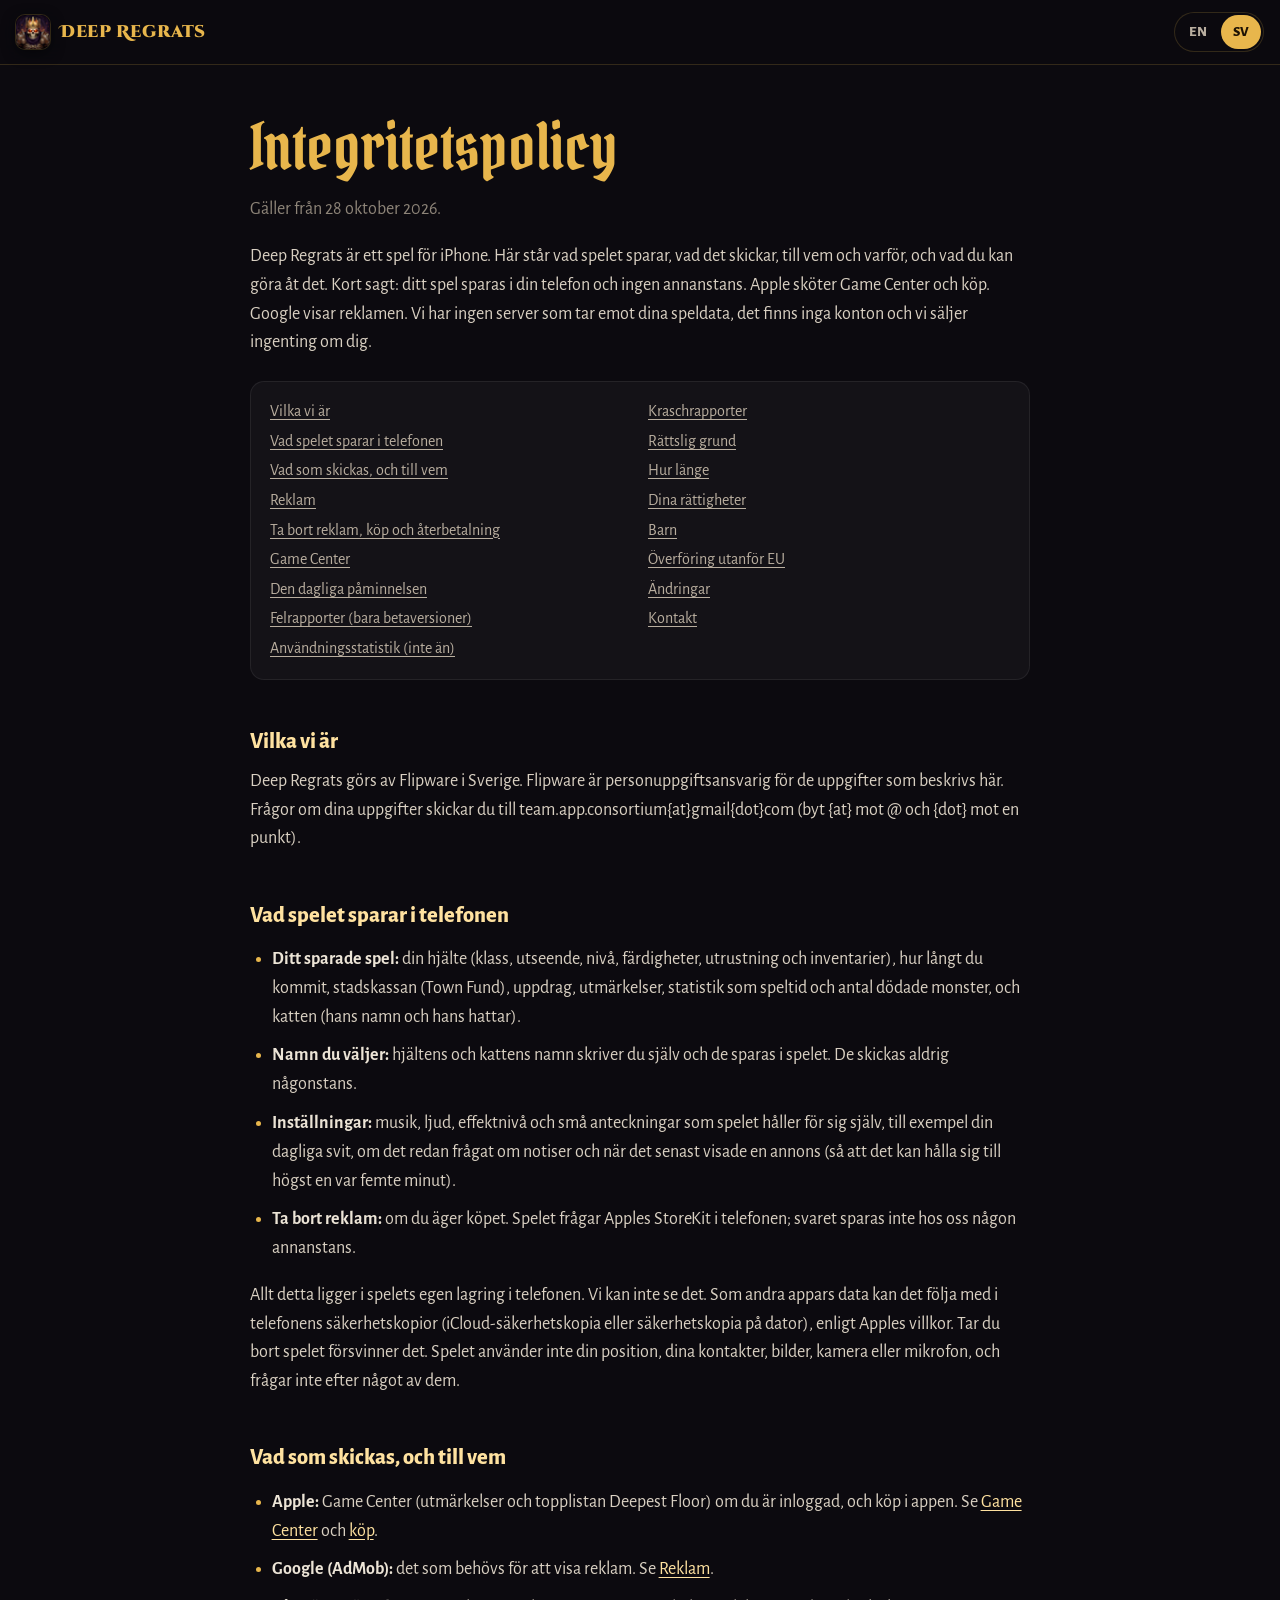
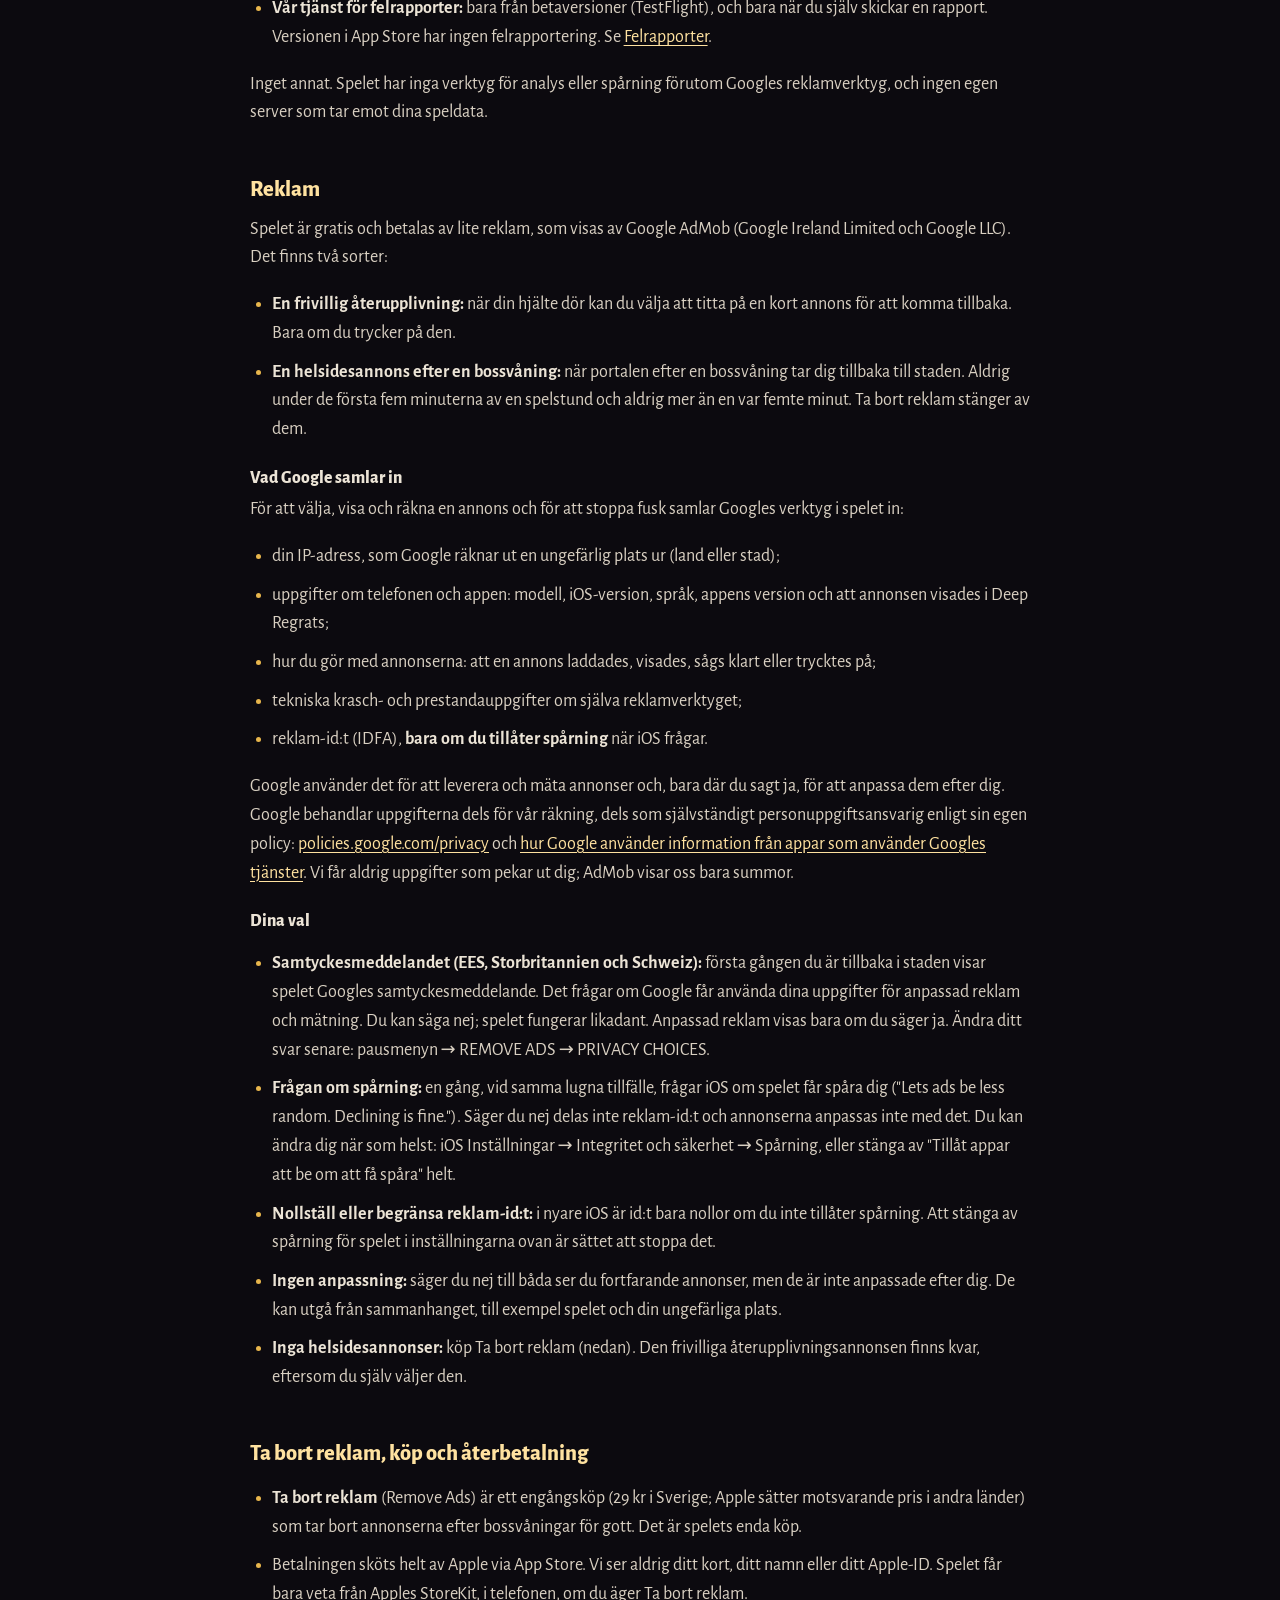
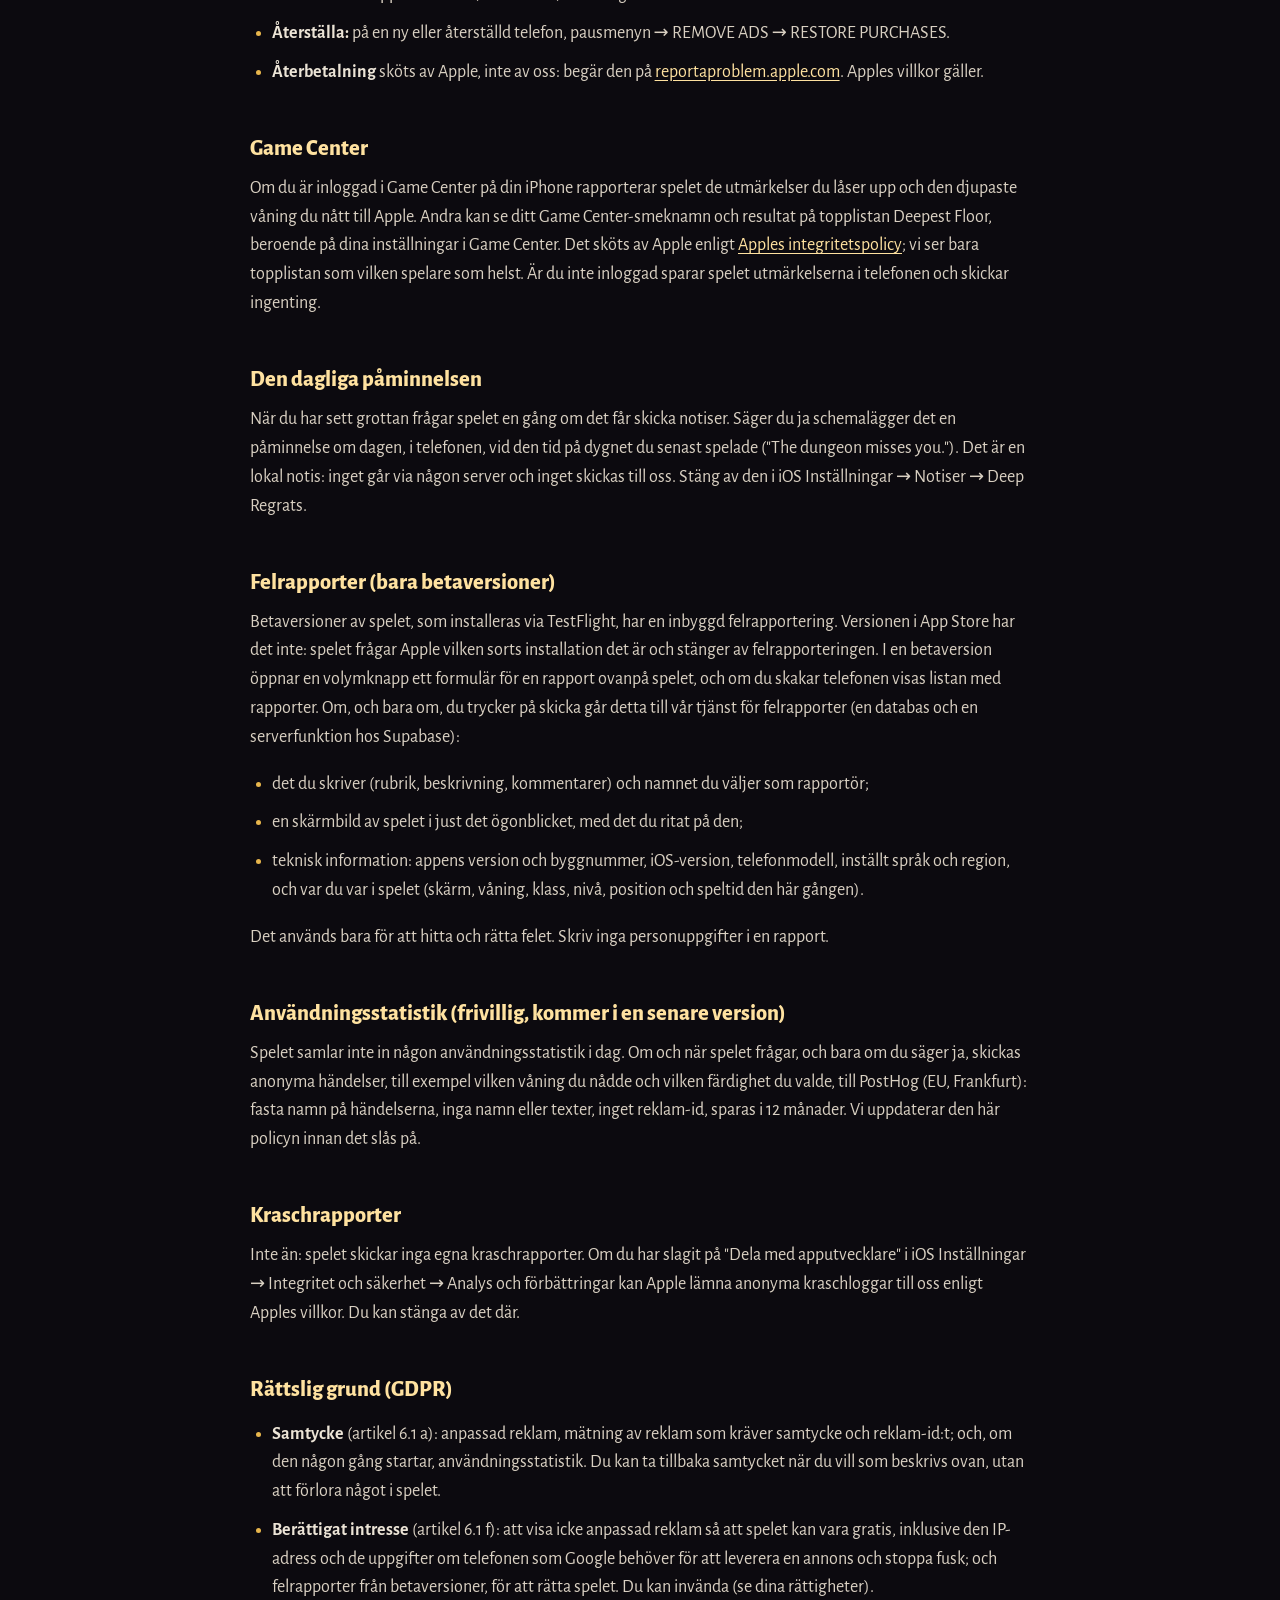
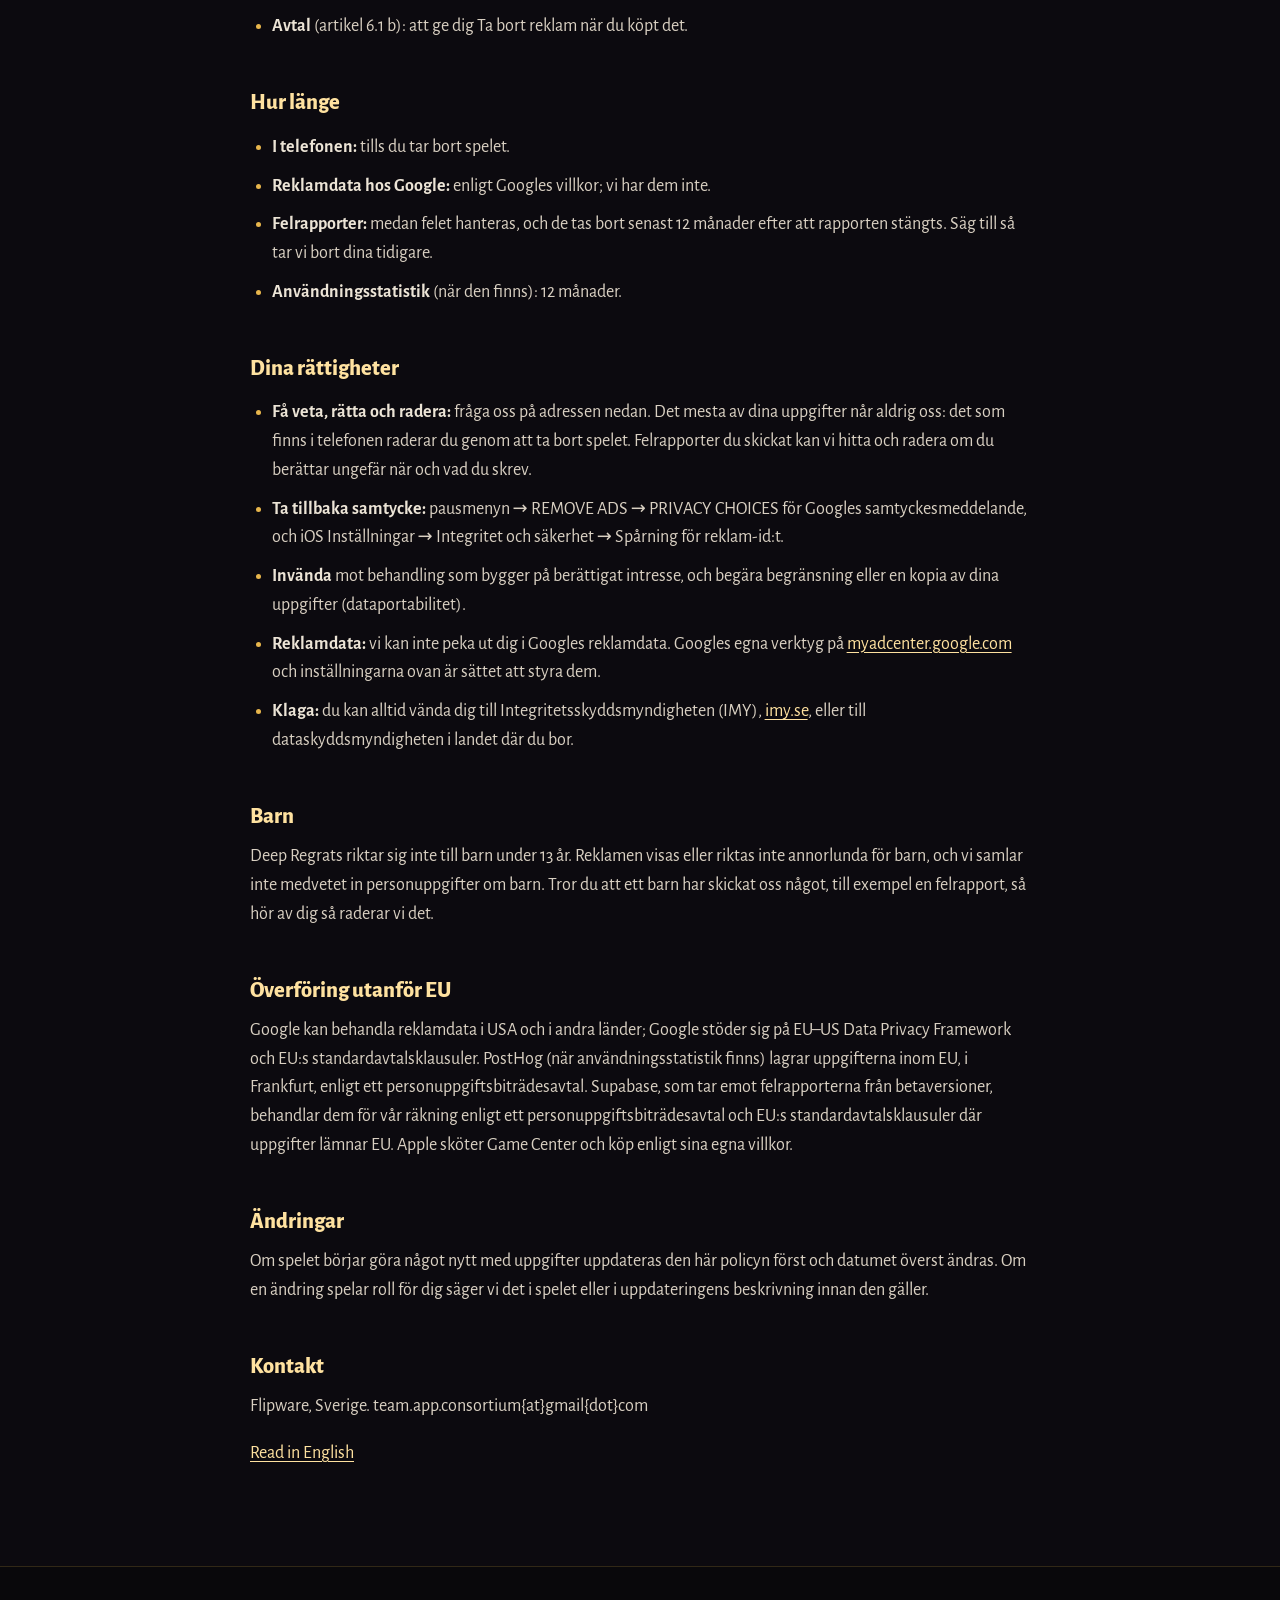
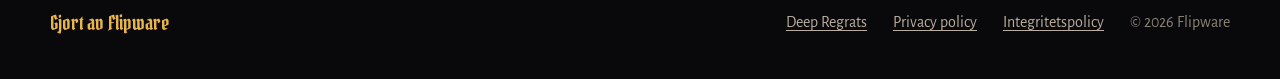
==== integritetspolicy.html @ e3faa8a6 "site: privacy policy in English and Swedish, and app-ads.txt for AdMob Co-Authored-By: Claude Sonnet" ====
<!doctype html>
<html lang="sv">
<head>
<meta charset="utf-8">
<meta name="viewport" content="width=device-width, initial-scale=1, viewport-fit=cover">
<title>Integritetspolicy – Deep Regrats</title>
<meta name="description" content="Vad Deep Regrats, spelet för iPhone från Flipware, sparar, vad det skickar och till vem: Apple, Google AdMob för reklam, och inget annat.">
<meta name="theme-color" content="#0c0a0f">
<link rel="canonical" href="https://ftronnbe.github.io/spelet-public/integritetspolicy.html">
<link rel="alternate" hreflang="sv" href="https://ftronnbe.github.io/spelet-public/integritetspolicy.html">
<link rel="alternate" hreflang="en" href="https://ftronnbe.github.io/spelet-public/privacy.html">
<link rel="icon" href="favicon.ico" sizes="any">
<link rel="apple-touch-icon" href="apple-touch-icon.png">
<link rel="stylesheet" href="assets/css/style.css">
<meta property="og:title" content="Integritetspolicy – Deep Regrats">
<meta property="og:image" content="https://ftronnbe.github.io/spelet-public/assets/img/og-image.jpg">
</head>
<body>
<a class="skip" href="#main">Hoppa till innehållet</a>
<header class="nav solid">
  <a class="brand" href="./"><img src="assets/img/favicon-32.png" srcset="assets/img/icon-192.png 2x" width="34" height="34" alt="">Deep Regrats</a>
  <nav class="lang-switch" aria-label="Språk"><a href="privacy.html" hreflang="en" lang="en">EN</a><a href="integritetspolicy.html" hreflang="sv" lang="sv" aria-current="page">SV</a></nav>
</header>
<main class="legal" id="main">
<h1>Integritetspolicy</h1>
<p class="date">Gäller från 28 oktober 2026.</p>
<p>Deep Regrats är ett spel för iPhone. Här står vad spelet sparar, vad det skickar, till vem och varför, och vad du kan göra åt det. Kort sagt: ditt spel sparas i din telefon och ingen annanstans. Apple sköter Game Center och köp. Google visar reklamen. Vi har ingen server som tar emot dina speldata, det finns inga konton och vi säljer ingenting om dig.</p>

<nav class="toc" aria-label="Innehåll">
  <a href="#vilka-vi-ar">Vilka vi är</a>
  <a href="#i-telefonen">Vad spelet sparar i telefonen</a>
  <a href="#vad-som-skickas">Vad som skickas, och till vem</a>
  <a href="#reklam">Reklam</a>
  <a href="#kop">Ta bort reklam, köp och återbetalning</a>
  <a href="#game-center">Game Center</a>
  <a href="#notiser">Den dagliga påminnelsen</a>
  <a href="#felrapporter">Felrapporter (bara betaversioner)</a>
  <a href="#anvandningsstatistik">Användningsstatistik (inte än)</a>
  <a href="#kraschrapporter">Kraschrapporter</a>
  <a href="#rattslig-grund">Rättslig grund</a>
  <a href="#hur-lange">Hur länge</a>
  <a href="#dina-rattigheter">Dina rättigheter</a>
  <a href="#barn">Barn</a>
  <a href="#overforing">Överföring utanför EU</a>
  <a href="#andringar">Ändringar</a>
  <a href="#kontakt">Kontakt</a>
</nav>

<h2 id="vilka-vi-ar">Vilka vi är</h2>
<p>Deep Regrats görs av Flipware i Sverige. Flipware är personuppgiftsansvarig för de uppgifter som beskrivs här. Frågor om dina uppgifter skickar du till team.app.consortium{at}gmail{dot}com (byt {at} mot @ och {dot} mot en punkt).</p>

<h2 id="i-telefonen">Vad spelet sparar i telefonen</h2>
<ul>
<li><strong>Ditt sparade spel:</strong> din hjälte (klass, utseende, nivå, färdigheter, utrustning och inventarier), hur långt du kommit, stadskassan (Town Fund), uppdrag, utmärkelser, statistik som speltid och antal dödade monster, och katten (hans namn och hans hattar).</li>
<li><strong>Namn du väljer:</strong> hjältens och kattens namn skriver du själv och de sparas i spelet. De skickas aldrig någonstans.</li>
<li><strong>Inställningar:</strong> musik, ljud, effektnivå och små anteckningar som spelet håller för sig själv, till exempel din dagliga svit, om det redan frågat om notiser och när det senast visade en annons (så att det kan hålla sig till högst en var femte minut).</li>
<li><strong>Ta bort reklam:</strong> om du äger köpet. Spelet frågar Apples StoreKit i telefonen; svaret sparas inte hos oss någon annanstans.</li>
</ul>
<p>Allt detta ligger i spelets egen lagring i telefonen. Vi kan inte se det. Som andra appars data kan det följa med i telefonens säkerhetskopior (iCloud-säkerhetskopia eller säkerhetskopia på dator), enligt Apples villkor. Tar du bort spelet försvinner det. Spelet använder inte din position, dina kontakter, bilder, kamera eller mikrofon, och frågar inte efter något av dem.</p>

<h2 id="vad-som-skickas">Vad som skickas, och till vem</h2>
<ul>
<li><strong>Apple:</strong> Game Center (utmärkelser och topplistan Deepest Floor) om du är inloggad, och köp i appen. Se <a href="#game-center">Game Center</a> och <a href="#kop">köp</a>.</li>
<li><strong>Google (AdMob):</strong> det som behövs för att visa reklam. Se <a href="#reklam">Reklam</a>.</li>
<li><strong>Vår tjänst för felrapporter:</strong> bara från betaversioner (TestFlight), och bara när du själv skickar en rapport. Versionen i App Store har ingen felrapportering. Se <a href="#felrapporter">Felrapporter</a>.</li>
</ul>
<p>Inget annat. Spelet har inga verktyg för analys eller spårning förutom Googles reklamverktyg, och ingen egen server som tar emot dina speldata.</p>

<h2 id="reklam">Reklam</h2>
<p>Spelet är gratis och betalas av lite reklam, som visas av Google AdMob (Google Ireland Limited och Google LLC). Det finns två sorter:</p>
<ul>
<li><strong>En frivillig återupplivning:</strong> när din hjälte dör kan du välja att titta på en kort annons för att komma tillbaka. Bara om du trycker på den.</li>
<li><strong>En helsidesannons efter en bossvåning:</strong> när portalen efter en bossvåning tar dig tillbaka till staden. Aldrig under de första fem minuterna av en spelstund och aldrig mer än en var femte minut. Ta bort reklam stänger av dem.</li>
</ul>
<h3>Vad Google samlar in</h3>
<p>För att välja, visa och räkna en annons och för att stoppa fusk samlar Googles verktyg i spelet in:</p>
<ul>
<li>din IP-adress, som Google räknar ut en ungefärlig plats ur (land eller stad);</li>
<li>uppgifter om telefonen och appen: modell, iOS-version, språk, appens version och att annonsen visades i Deep Regrats;</li>
<li>hur du gör med annonserna: att en annons laddades, visades, sågs klart eller trycktes på;</li>
<li>tekniska krasch- och prestandauppgifter om själva reklamverktyget;</li>
<li>reklam-id:t (IDFA), <strong>bara om du tillåter spårning</strong> när iOS frågar.</li>
</ul>
<p>Google använder det för att leverera och mäta annonser och, bara där du sagt ja, för att anpassa dem efter dig. Google behandlar uppgifterna dels för vår räkning, dels som självständigt personuppgiftsansvarig enligt sin egen policy: <a href="https://policies.google.com/privacy?hl=sv" rel="noopener">policies.google.com/privacy</a> och <a href="https://policies.google.com/technologies/partner-sites?hl=sv" rel="noopener">hur Google använder information från appar som använder Googles tjänster</a>. Vi får aldrig uppgifter som pekar ut dig; AdMob visar oss bara summor.</p>
<h3>Dina val</h3>
<ul>
<li><strong>Samtyckesmeddelandet (EES, Storbritannien och Schweiz):</strong> första gången du är tillbaka i staden visar spelet Googles samtyckesmeddelande. Det frågar om Google får använda dina uppgifter för anpassad reklam och mätning. Du kan säga nej; spelet fungerar likadant. Anpassad reklam visas bara om du säger ja. Ändra ditt svar senare: pausmenyn → REMOVE ADS → PRIVACY CHOICES.</li>
<li><strong>Frågan om spårning:</strong> en gång, vid samma lugna tillfälle, frågar iOS om spelet får spåra dig ("Lets ads be less random. Declining is fine."). Säger du nej delas inte reklam-id:t och annonserna anpassas inte med det. Du kan ändra dig när som helst: iOS Inställningar → Integritet och säkerhet → Spårning, eller stänga av "Tillåt appar att be om att få spåra" helt.</li>
<li><strong>Nollställ eller begränsa reklam-id:t:</strong> i nyare iOS är id:t bara nollor om du inte tillåter spårning. Att stänga av spårning för spelet i inställningarna ovan är sättet att stoppa det.</li>
<li><strong>Ingen anpassning:</strong> säger du nej till båda ser du fortfarande annonser, men de är inte anpassade efter dig. De kan utgå från sammanhanget, till exempel spelet och din ungefärliga plats.</li>
<li><strong>Inga helsidesannonser:</strong> köp Ta bort reklam (nedan). Den frivilliga återupplivningsannonsen finns kvar, eftersom du själv väljer den.</li>
</ul>

<h2 id="kop">Ta bort reklam, köp och återbetalning</h2>
<ul>
<li><strong>Ta bort reklam</strong> (Remove Ads) är ett engångsköp (29 kr i Sverige; Apple sätter motsvarande pris i andra länder) som tar bort annonserna efter bossvåningar för gott. Det är spelets enda köp.</li>
<li>Betalningen sköts helt av Apple via App Store. Vi ser aldrig ditt kort, ditt namn eller ditt Apple-ID. Spelet får bara veta från Apples StoreKit, i telefonen, om du äger Ta bort reklam.</li>
<li><strong>Återställa:</strong> på en ny eller återställd telefon, pausmenyn → REMOVE ADS → RESTORE PURCHASES.</li>
<li><strong>Återbetalning</strong> sköts av Apple, inte av oss: begär den på <a href="https://reportaproblem.apple.com" rel="noopener">reportaproblem.apple.com</a>. Apples villkor gäller.</li>
</ul>

<h2 id="game-center">Game Center</h2>
<p>Om du är inloggad i Game Center på din iPhone rapporterar spelet de utmärkelser du låser upp och den djupaste våning du nått till Apple. Andra kan se ditt Game Center-smeknamn och resultat på topplistan Deepest Floor, beroende på dina inställningar i Game Center. Det sköts av Apple enligt <a href="https://www.apple.com/se/legal/privacy/" rel="noopener">Apples integritetspolicy</a>; vi ser bara topplistan som vilken spelare som helst. Är du inte inloggad sparar spelet utmärkelserna i telefonen och skickar ingenting.</p>

<h2 id="notiser">Den dagliga påminnelsen</h2>
<p>När du har sett grottan frågar spelet en gång om det får skicka notiser. Säger du ja schemalägger det en påminnelse om dagen, i telefonen, vid den tid på dygnet du senast spelade ("The dungeon misses you."). Det är en lokal notis: inget går via någon server och inget skickas till oss. Stäng av den i iOS Inställningar → Notiser → Deep Regrats.</p>

<h2 id="felrapporter">Felrapporter (bara betaversioner)</h2>
<p>Betaversioner av spelet, som installeras via TestFlight, har en inbyggd felrapportering. Versionen i App Store har det inte: spelet frågar Apple vilken sorts installation det är och stänger av felrapporteringen. I en betaversion öppnar en volymknapp ett formulär för en rapport ovanpå spelet, och om du skakar telefonen visas listan med rapporter. Om, och bara om, du trycker på skicka går detta till vår tjänst för felrapporter (en databas och en serverfunktion hos Supabase):</p>
<ul>
<li>det du skriver (rubrik, beskrivning, kommentarer) och namnet du väljer som rapportör;</li>
<li>en skärmbild av spelet i just det ögonblicket, med det du ritat på den;</li>
<li>teknisk information: appens version och byggnummer, iOS-version, telefonmodell, inställt språk och region, och var du var i spelet (skärm, våning, klass, nivå, position och speltid den här gången).</li>
</ul>
<p>Det används bara för att hitta och rätta felet. Skriv inga personuppgifter i en rapport.</p>

<h2 id="anvandningsstatistik">Användningsstatistik (frivillig, kommer i en senare version)</h2>
<p>Spelet samlar inte in någon användningsstatistik i dag. Om och när spelet frågar, och bara om du säger ja, skickas anonyma händelser, till exempel vilken våning du nådde och vilken färdighet du valde, till PostHog (EU, Frankfurt): fasta namn på händelserna, inga namn eller texter, inget reklam-id, sparas i 12 månader. Vi uppdaterar den här policyn innan det slås på.</p>

<h2 id="kraschrapporter">Kraschrapporter</h2>
<p>Inte än: spelet skickar inga egna kraschrapporter. Om du har slagit på "Dela med apputvecklare" i iOS Inställningar → Integritet och säkerhet → Analys och förbättringar kan Apple lämna anonyma kraschloggar till oss enligt Apples villkor. Du kan stänga av det där.</p>

<h2 id="rattslig-grund">Rättslig grund (GDPR)</h2>
<ul>
<li><strong>Samtycke</strong> (artikel 6.1 a): anpassad reklam, mätning av reklam som kräver samtycke och reklam-id:t; och, om den någon gång startar, användningsstatistik. Du kan ta tillbaka samtycket när du vill som beskrivs ovan, utan att förlora något i spelet.</li>
<li><strong>Berättigat intresse</strong> (artikel 6.1 f): att visa icke anpassad reklam så att spelet kan vara gratis, inklusive den IP-adress och de uppgifter om telefonen som Google behöver för att leverera en annons och stoppa fusk; och felrapporter från betaversioner, för att rätta spelet. Du kan invända (se dina rättigheter).</li>
<li><strong>Avtal</strong> (artikel 6.1 b): att ge dig Ta bort reklam när du köpt det.</li>
</ul>

<h2 id="hur-lange">Hur länge</h2>
<ul>
<li><strong>I telefonen:</strong> tills du tar bort spelet.</li>
<li><strong>Reklamdata hos Google:</strong> enligt Googles villkor; vi har dem inte.</li>
<li><strong>Felrapporter:</strong> medan felet hanteras, och de tas bort senast 12 månader efter att rapporten stängts. Säg till så tar vi bort dina tidigare.</li>
<li><strong>Användningsstatistik</strong> (när den finns): 12 månader.</li>
</ul>

<h2 id="dina-rattigheter">Dina rättigheter</h2>
<ul>
<li><strong>Få veta, rätta och radera:</strong> fråga oss på adressen nedan. Det mesta av dina uppgifter når aldrig oss: det som finns i telefonen raderar du genom att ta bort spelet. Felrapporter du skickat kan vi hitta och radera om du berättar ungefär när och vad du skrev.</li>
<li><strong>Ta tillbaka samtycke:</strong> pausmenyn → REMOVE ADS → PRIVACY CHOICES för Googles samtyckesmeddelande, och iOS Inställningar → Integritet och säkerhet → Spårning för reklam-id:t.</li>
<li><strong>Invända</strong> mot behandling som bygger på berättigat intresse, och begära begränsning eller en kopia av dina uppgifter (dataportabilitet).</li>
<li><strong>Reklamdata:</strong> vi kan inte peka ut dig i Googles reklamdata. Googles egna verktyg på <a href="https://myadcenter.google.com" rel="noopener">myadcenter.google.com</a> och inställningarna ovan är sättet att styra dem.</li>
<li><strong>Klaga:</strong> du kan alltid vända dig till Integritetsskyddsmyndigheten (IMY), <a href="https://www.imy.se" rel="noopener">imy.se</a>, eller till dataskyddsmyndigheten i landet där du bor.</li>
</ul>

<h2 id="barn">Barn</h2>
<p>Deep Regrats riktar sig inte till barn under 13 år. Reklamen visas eller riktas inte annorlunda för barn, och vi samlar inte medvetet in personuppgifter om barn. Tror du att ett barn har skickat oss något, till exempel en felrapport, så hör av dig så raderar vi det.</p>

<h2 id="overforing">Överföring utanför EU</h2>
<p>Google kan behandla reklamdata i USA och i andra länder; Google stöder sig på EU–US Data Privacy Framework och EU:s standardavtalsklausuler. PostHog (när användningsstatistik finns) lagrar uppgifterna inom EU, i Frankfurt, enligt ett personuppgiftsbiträdesavtal. Supabase, som tar emot felrapporterna från betaversioner, behandlar dem för vår räkning enligt ett personuppgiftsbiträdesavtal och EU:s standardavtalsklausuler där uppgifter lämnar EU. Apple sköter Game Center och köp enligt sina egna villkor.</p>

<h2 id="andringar">Ändringar</h2>
<p>Om spelet börjar göra något nytt med uppgifter uppdateras den här policyn först och datumet överst ändras. Om en ändring spelar roll för dig säger vi det i spelet eller i uppdateringens beskrivning innan den gäller.</p>

<h2 id="kontakt">Kontakt</h2>
<p>Flipware, Sverige. team.app.consortium{at}gmail{dot}com</p>
<p><a href="privacy.html" hreflang="en" lang="en">Read in English</a></p>
</main>
<footer><div class="wrap inner"><span class="made">Gjort av Flipware</span><span class="spacer"></span><a href="./">Deep Regrats</a><a href="privacy.html" hreflang="en" lang="en">Privacy policy</a><a href="integritetspolicy.html">Integritetspolicy</a><span>© 2026 Flipware</span></div></footer>
</body>
</html>
---- assets/css/style.css ----
/* Deep Regrats: the website. Plain CSS, no build step. Fonts are self-hosted (assets/fonts, SIL OFL). */

@font-face { font-family: "Cinzel Decorative"; src: url("../fonts/cinzel-decorative-latin-900-normal.woff2") format("woff2"); font-weight: 900; font-display: swap; }
@font-face { font-family: "Cinzel Decorative"; src: url("../fonts/cinzel-decorative-latin-700-normal.woff2") format("woff2"); font-weight: 700; font-display: swap; }
@font-face { font-family: "Pirata One"; src: url("../fonts/pirata-one-latin-400-normal.woff2") format("woff2"); font-weight: 400; font-display: swap; }
@font-face { font-family: "Alegreya Sans"; src: url("../fonts/alegreya-sans-latin-400-normal.woff2") format("woff2"); font-weight: 400; font-display: swap; }
@font-face { font-family: "Alegreya Sans"; src: url("../fonts/alegreya-sans-latin-400-italic.woff2") format("woff2"); font-weight: 400; font-style: italic; font-display: swap; }
@font-face { font-family: "Alegreya Sans"; src: url("../fonts/alegreya-sans-latin-700-normal.woff2") format("woff2"); font-weight: 700; font-display: swap; }
@font-face { font-family: "Alegreya Sans"; src: url("../fonts/alegreya-sans-latin-800-normal.woff2") format("woff2"); font-weight: 800; font-display: swap; }

:root {
  --bg: #0c0a0f;
  --bg-2: #141117;
  --stone: #1c1921;
  --stone-2: #26222c;
  --stone-3: #332e3a;
  --line: rgba(232, 182, 76, 0.18);
  --line-soft: rgba(255, 255, 255, 0.07);
  --text: #ece4d6;
  --muted: #b9ae9f;
  --dim: #8d8478;
  --gold: #e8b64c;
  --gold-hi: #ffe2a0;
  --gold-lo: #a8741f;
  --torch: #ff8a2b;
  --ember: #ff5a1f;
  --purple: #9b6dff;
  --purple-lo: #3b2366;
  --radius: 14px;
  --nav-h: 64px;
  --display: "Cinzel Decorative", "Trajan Pro", Georgia, serif;
  --head: "Pirata One", "Cinzel Decorative", Georgia, serif;
  --body: "Alegreya Sans", "Gill Sans", "Segoe UI", system-ui, sans-serif;
  color-scheme: dark;
}

*, *::before, *::after { box-sizing: border-box; }
html { scroll-behavior: smooth; scroll-padding-top: calc(var(--nav-h) + 12px); -webkit-text-size-adjust: 100%; }
body {
  margin: 0; background: var(--bg); color: var(--text);
  font: 400 1.125rem/1.6 var(--body);
  overflow-x: hidden;
}
img { max-width: 100%; height: auto; display: block; }
a { color: var(--gold-hi); text-underline-offset: 3px; }
a:hover { color: #fff; }
:focus-visible { outline: 3px solid var(--gold-hi); outline-offset: 3px; border-radius: 6px; }
h1, h2, h3 { line-height: 1.1; margin: 0 0 .5em; font-weight: 400; }
h2 { font-family: var(--head); font-size: clamp(2.3rem, 5.5vw, 4rem); color: var(--gold); letter-spacing: .01em; }
h3 { font-family: var(--head); font-size: 1.7rem; color: var(--text); }
p { margin: 0 0 1em; }
[hidden] { display: none !important; }
.visually-hidden { position: absolute !important; width: 1px; height: 1px; overflow: hidden; clip: rect(0 0 0 0); white-space: nowrap; }

.skip { position: absolute; left: 12px; top: -60px; z-index: 100; background: var(--gold); color: #1a1206; padding: 10px 16px; border-radius: 10px; font-weight: 800; text-decoration: none; }
.skip:focus { top: 12px; }

/* ---------- Nav ---------- */
.nav {
  position: fixed; inset: 0 0 auto 0; height: var(--nav-h); z-index: 50;
  display: flex; align-items: center; gap: 20px; padding: 0 max(16px, env(safe-area-inset-left)) 0 max(16px, env(safe-area-inset-left));
  transition: background .35s, box-shadow .35s, backdrop-filter .35s;
}
.nav.scrolled, .nav.solid { background: rgba(12, 10, 15, .82); backdrop-filter: blur(12px) saturate(1.2); -webkit-backdrop-filter: blur(12px) saturate(1.2); box-shadow: 0 1px 0 var(--line); }
.brand { display: flex; align-items: center; gap: 10px; text-decoration: none; color: var(--gold); font-family: var(--display); font-weight: 900; font-size: 1.05rem; letter-spacing: .04em; white-space: nowrap; }
.brand img { width: 34px; height: 34px; border-radius: 9px; box-shadow: 0 0 0 1px var(--line), 0 4px 14px rgba(0,0,0,.5); }
.nav .links { display: flex; gap: 4px; margin-left: auto; }
.nav .links a { color: var(--muted); text-decoration: none; font-weight: 700; font-size: 1rem; padding: 8px 12px; border-radius: 999px; transition: color .2s, background .2s; }
.nav .links a:hover, .nav .links a[aria-current] { color: var(--text); background: rgba(255,255,255,.06); }
.nav .menu-btn { display: none; margin-left: auto; background: none; border: 1px solid var(--line); color: var(--text); border-radius: 999px; padding: 8px 14px; font: 700 1rem var(--body); cursor: pointer; }
@media (max-width: 400px) { .brand { font-size: .9rem; gap: 8px; } .brand img { width: 30px; height: 30px; } }
@media (max-width: 860px) {
  .nav .menu-btn { display: inline-block; }
  .nav .links { position: absolute; top: var(--nav-h); right: 12px; left: 12px; flex-direction: column; gap: 2px; padding: 10px; border-radius: var(--radius);
    background: rgba(20, 17, 23, .97); box-shadow: 0 0 0 1px var(--line), 0 20px 50px rgba(0,0,0,.6); display: none; }
  .nav.open .links { display: flex; }
  .nav .links a { padding: 12px 14px; font-size: 1.1rem; }
}

/* ---------- Hero ---------- */
.hero { position: relative; min-height: max(640px, 100svh); overflow: hidden; isolation: isolate; display: grid; background: #0b090d; }
.scene { position: absolute; inset: 0; z-index: -1; }
.scene .layer { position: absolute; inset: -4%; width: 108%; height: 108%; will-change: transform;
  transform: translate3d(calc(var(--px, 0) * var(--d) * -1px), calc(var(--py, 0) * var(--d) * -1px + var(--sy, 0) * var(--d) * .06px), 0); }
.scene svg { width: 100%; height: 100%; display: block; overflow: visible; }
/* The arch keeps a sensible size on tall, narrow screens: its box is at most 160vw tall, standing on the floor. */
.scene .layer.arch { top: auto; bottom: -4%; height: min(108%, 160vw); }
.scene .glow { position: absolute; border-radius: 50%; pointer-events: none; mix-blend-mode: screen; }
.scene .stair-glow { left: 50%; top: 58%; width: 46vmax; height: 46vmax; translate: -50% -50%;
  background: radial-gradient(closest-side, rgba(255, 190, 110, .55), rgba(255, 120, 40, .18) 45%, transparent 72%); animation: breathe 6s ease-in-out infinite; }
.scene .torch { width: 34vmax; height: 34vmax; translate: -50% -50%; top: var(--ty); left: var(--tx);
  background: radial-gradient(closest-side, rgba(255, 150, 50, .5), rgba(255, 90, 20, .16) 50%, transparent 75%); animation: flicker 2.3s infinite steps(1, end); }
.scene .torch.r { animation-duration: 2.9s; animation-delay: -1.1s; }
.scene .fog { position: absolute; inset: auto -20% -6% -20%; height: 38%; background:
  radial-gradient(40% 60% at 30% 70%, rgba(150, 120, 190, .16), transparent 70%),
  radial-gradient(35% 50% at 70% 80%, rgba(120, 100, 160, .14), transparent 70%); filter: blur(10px); animation: drift 22s ease-in-out infinite alternate; }
.scene .vignette { position: absolute; inset: 0; background:
  radial-gradient(120% 90% at 50% 55%, transparent 45%, rgba(5, 4, 7, .85) 100%),
  linear-gradient(to bottom, rgba(8, 6, 10, .65), transparent 22%, transparent 70%, var(--bg) 100%); }
#embers { position: absolute; inset: 0; width: 100%; height: 100%; pointer-events: none; z-index: 0; }

@keyframes breathe { 0%, 100% { opacity: .85; scale: 1; } 50% { opacity: 1; scale: 1.06; } }
@keyframes flicker { 0% { opacity: .9; } 8% { opacity: .7; } 15% { opacity: 1; } 31% { opacity: .78; } 44% { opacity: .95; } 52% { opacity: .68; } 63% { opacity: 1; } 79% { opacity: .82; } 88% { opacity: .97; } }
@keyframes drift { from { transform: translateX(-4%); } to { transform: translateX(4%); } }

.hero-inner { position: relative; z-index: 1; align-self: stretch; display: flex; flex-direction: column; align-items: center; text-align: center;
  padding: calc(var(--nav-h) + clamp(18px, 5vh, 56px)) 16px clamp(28px, 5vh, 56px); }
.eyebrow { font-weight: 800; letter-spacing: .32em; text-transform: uppercase; font-size: .8rem; color: var(--muted); margin: 0 0 14px; }
.title {
  position: relative; margin: 0; font-family: var(--display); font-weight: 900; line-height: .95; letter-spacing: .02em;
  font-size: clamp(2.7rem, 8vw, 7rem);
  background: linear-gradient(180deg, #fff3cf 0%, var(--gold-hi) 22%, var(--gold) 52%, var(--gold-lo) 78%, #f3c766 100%);
  -webkit-background-clip: text; background-clip: text; color: transparent;
  filter: drop-shadow(0 3px 0 #3b2608) drop-shadow(0 10px 28px rgba(0,0,0,.75)) drop-shadow(0 0 40px rgba(255, 150, 50, .25));
}

.title::after {
  content: attr(data-text); position: absolute; inset: 0; white-space: pre-line; pointer-events: none;
  background: linear-gradient(105deg, transparent 38%, rgba(255, 255, 255, .95) 48%, rgba(255, 248, 220, .9) 52%, transparent 62%) no-repeat;
  background-size: 250% 100%; background-position: 160% 0; -webkit-background-clip: text; background-clip: text; color: transparent;
  animation: glint 1.6s cubic-bezier(.3, .1, .2, 1) 1.1s 1 both;
}
@keyframes glint { from { background-position: 160% 0; } to { background-position: -60% 0; } }

.tagline { line-height: 1.15; margin: clamp(14px, 3vh, 26px) 0 0; font-family: var(--head); font-size: clamp(1.6rem, 4.2vw, 2.6rem); color: var(--text); text-shadow: 0 2px 12px #000; }
.tagline .t1, .tagline .t2 { display: block; opacity: 0; animation: rise .9s ease-out forwards; }
.tagline .t1 { animation-delay: .5s; }
.tagline .t2 { animation-delay: 2.3s; color: var(--gold-hi); font-size: .8em; }
@keyframes rise { from { opacity: 0; transform: translateY(14px); filter: blur(4px); } to { opacity: 1; transform: none; filter: none; } }

.hero-spacer { flex: 1; min-height: clamp(150px, 30vh, 380px); }
.badges { display: flex; flex-wrap: wrap; gap: 12px; justify-content: center; opacity: 0; animation: rise .8s ease-out 1.2s forwards; }
.badge {
  display: inline-flex; align-items: center; gap: 12px; min-height: 58px; padding: 9px 20px 9px 14px; border-radius: 14px; text-decoration: none; text-align: left;
  color: var(--text); background: rgba(14, 12, 17, .82); box-shadow: 0 0 0 1px rgba(255,255,255,.18), 0 10px 30px rgba(0,0,0,.5); backdrop-filter: blur(6px); -webkit-backdrop-filter: blur(6px);
  transition: transform .2s, box-shadow .2s;
}
.badge svg { flex: none; }
.badge small { display: block; font-size: .78rem; line-height: 1.2; color: var(--muted); font-weight: 700; letter-spacing: .04em; text-transform: uppercase; }
.badge b { display: block; font-size: 1.2rem; line-height: 1.15; font-weight: 800; }
a.badge:hover { transform: translateY(-2px); box-shadow: 0 0 0 1px var(--gold), 0 14px 34px rgba(0,0,0,.6); color: var(--text); }
.badge[aria-disabled="true"] { cursor: default; }
.badge.primary { background: linear-gradient(180deg, #f6cf72, #d99a2b); color: #1d1204; box-shadow: 0 0 0 1px #ffe6a8, 0 10px 30px rgba(255, 140, 40, .3); }
.badge.primary small { color: #4a300a; }
.hero-note { margin: 14px 0 0; font-size: .95rem; color: var(--muted); opacity: 0; animation: rise .8s ease-out 1.6s forwards; }
.scroll-cue { margin-top: 18px; color: var(--muted); text-decoration: none; font-size: .9rem; letter-spacing: .2em; text-transform: uppercase; opacity: 0; animation: rise .8s ease-out 2.6s forwards; }
.scroll-cue::after { content: ""; display: block; width: 1px; height: 34px; margin: 8px auto 0; background: linear-gradient(var(--gold), transparent); animation: cue 2s ease-in-out infinite; }
@keyframes cue { 0%, 100% { transform: scaleY(.4); transform-origin: top; } 50% { transform: scaleY(1); transform-origin: top; } }

@media (max-width: 700px) {
  .hero-note, .scroll-cue { display: none; }
  .scene .layer.arch { bottom: 92px; }
  .badge { min-width: 250px; }
}

/* Kevin crossing the hero */
.crosser { position: absolute; bottom: 7%; left: 0; width: 64px; aspect-ratio: 74 / 72; z-index: 1; pointer-events: none;
  animation: cross 26s linear 4s infinite; transform: translateX(-120px); }
.crosser .sprite { width: 100%; height: 100%; }
@keyframes cross { 0% { transform: translateX(-120px); } 40%, 100% { transform: translateX(calc(100vw + 40px)); } }

/* ---------- Sprites (frames side by side; any size via aspect-ratio) ---------- */
.sprite { background-repeat: no-repeat; background-size: calc(var(--n) * 100%) 100%; background-position: 0 0;
  animation: frames var(--dur, .9s) steps(var(--n), jump-none) infinite; image-rendering: auto; }
@keyframes frames { from { background-position: 0 0; } to { background-position: 100% 0; } }
.paused .sprite, .sprite.paused { animation-play-state: paused; }

/* ---------- Marquee ---------- */
.marquee { position: relative; overflow: hidden; border-block: 1px solid var(--line); background: linear-gradient(90deg, #120f15, #1a1520, #120f15); padding: 14px 0; }
.marquee-track { display: flex; width: max-content; animation: marquee 60s linear infinite; }
.marquee:hover .marquee-track { animation-play-state: paused; }
.marquee ul { display: flex; gap: 0; margin: 0; padding: 0; list-style: none; }
.marquee li { font-family: var(--head); font-size: 1.6rem; color: var(--muted); padding: 0 22px; white-space: nowrap; }
.marquee li::after { content: "✦"; color: var(--gold); font-size: .8rem; margin-left: 44px; vertical-align: middle; opacity: .8; }
@keyframes marquee { to { transform: translateX(-50%); } }

/* ---------- Sections ---------- */
section { position: relative; }
.wrap { width: min(1180px, 100% - 32px); margin-inline: auto; }
.band { padding: clamp(72px, 11vw, 140px) 0; }
.band.alt { background: linear-gradient(180deg, var(--bg), #120f16 15%, #120f16 85%, var(--bg)); }
.kicker { font-weight: 800; letter-spacing: .26em; text-transform: uppercase; color: var(--torch); font-size: .82rem; margin: 0 0 10px; }
.lede { font-size: clamp(1.15rem, 2vw, 1.35rem); color: var(--muted); max-width: 60ch; }
.section-head { margin-bottom: clamp(32px, 5vw, 56px); }

[data-reveal] { opacity: 0; transform: translateY(26px); transition: opacity .8s ease, transform .8s cubic-bezier(.2, .7, .2, 1); transition-delay: var(--delay, 0s); }
[data-reveal].in { opacity: 1; transform: none; }

/* Feature cards */
.features { display: grid; grid-template-columns: repeat(auto-fit, minmax(min(100%, 300px), 1fr)); gap: 18px; }
.card {
  position: relative; padding: 26px 24px 24px; border-radius: var(--radius);
  background: linear-gradient(160deg, var(--stone-2), var(--stone) 60%); box-shadow: 0 0 0 1px var(--line-soft), 0 20px 40px rgba(0,0,0,.35);
  transform: perspective(900px) rotateX(var(--rx, 0deg)) rotateY(var(--ry, 0deg)); transition: transform .25s ease, box-shadow .25s; transform-style: preserve-3d;
}
.card::before { content: ""; position: absolute; inset: 0; border-radius: inherit; pointer-events: none;
  background: radial-gradient(400px circle at var(--mx, 50%) var(--my, 0%), rgba(255, 180, 90, .12), transparent 45%); opacity: 0; transition: opacity .3s; }
.card:hover::before { opacity: 1; }
.card:hover { box-shadow: 0 0 0 1px var(--line), 0 26px 50px rgba(0,0,0,.45); }
.card .ico { width: 56px; height: 56px; margin-bottom: 14px; border-radius: 12px; display: grid; place-items: center; background: rgba(0,0,0,.3); box-shadow: inset 0 0 0 1px var(--line); }
.card .ico img { width: 46px; height: 46px; object-fit: contain; }
.card h3 { margin-bottom: .35em; }
.card p { color: var(--muted); margin: 0; }
.card .aside { display: block; margin-top: 10px; color: var(--dim); font-style: italic; font-size: 1rem; }

/* Monsters */
.regions { display: grid; gap: clamp(28px, 4vw, 44px); }
.region h3 { display: flex; align-items: baseline; gap: 12px; flex-wrap: wrap; font-size: 1.9rem; margin-bottom: 14px; color: var(--gold-hi); }
.region h3 small { font-family: var(--body); font-size: .95rem; color: var(--dim); letter-spacing: .08em; text-transform: uppercase; font-weight: 700; }
.monsters { display: grid; grid-template-columns: repeat(auto-fit, minmax(min(100%, 150px), 1fr)); gap: 14px; margin: 0; padding: 0; list-style: none; }
.monster { position: relative; display: grid; grid-template-rows: 150px auto; border-radius: var(--radius); overflow: hidden;
  background: radial-gradient(70% 55% at 50% 72%, var(--glow, rgba(255,140,60,.13)), transparent 70%), linear-gradient(180deg, #1a171e, #121014);
  box-shadow: 0 0 0 1px var(--line-soft); transition: box-shadow .25s, transform .25s; }
.monster:hover { box-shadow: 0 0 0 1px var(--line), 0 18px 34px rgba(0,0,0,.45); transform: translateY(-3px); }
.monster .stage { position: relative; display: grid; place-items: end center; padding-bottom: 14px; }
.monster .stage::after { content: ""; position: absolute; bottom: 12px; left: 50%; width: 70px; height: 14px; translate: -50% 0; border-radius: 50%; background: rgba(0,0,0,.55); filter: blur(3px); z-index: 0; }
.monster .sprite { position: relative; z-index: 1; height: calc(var(--h) * 1px * var(--k, 1.15)); aspect-ratio: var(--w) / var(--h); max-height: 136px; }
.monster .info { padding: 12px 16px 16px; border-top: 1px solid var(--line-soft); }
.monster h4 { margin: 0 0 4px; font-family: var(--head); font-weight: 400; font-size: 1.35rem; color: var(--text); }
.monster p { margin: 0; color: var(--muted); font-size: 1rem; line-height: 1.45; }
.catacombs { --glow: rgba(160, 120, 255, .16); }
.caves { --glow: rgba(120, 200, 120, .13); }
.sewers { --glow: rgba(140, 200, 80, .14); }
.frozen { --glow: rgba(120, 190, 255, .16); }
.inferno { --glow: rgba(255, 110, 40, .2); }

.bosses { margin-top: clamp(48px, 7vw, 80px); display: grid; grid-template-columns: minmax(0, 380px) 1fr; gap: clamp(24px, 5vw, 64px); align-items: center; }
.bosses figure { margin: 0; position: relative; }
.bosses figure img { border-radius: 28px; box-shadow: 0 0 0 1px var(--line), 0 30px 80px rgba(0,0,0,.6), 0 0 80px rgba(155, 109, 255, .22); }
.bosses figcaption { margin-top: 12px; color: var(--dim); font-size: .95rem; text-align: center; font-style: italic; }
.boss-list { list-style: none; padding: 0; margin: 18px 0 0; display: grid; gap: 10px; counter-reset: floor; }
.boss-list li { display: grid; grid-template-columns: 74px 1fr; gap: 14px; align-items: baseline; padding: 12px 16px; border-radius: 12px; background: rgba(255,255,255,.03); box-shadow: inset 0 0 0 1px var(--line-soft); }
.boss-list .fl { font-weight: 800; color: var(--torch); font-size: .85rem; letter-spacing: .14em; text-transform: uppercase; }
.boss-list b { font-family: var(--head); font-weight: 400; font-size: 1.35rem; color: var(--gold-hi); }
.boss-list span.q { display: block; color: var(--muted); font-size: 1rem; font-style: italic; }
@media (max-width: 760px) { .bosses { grid-template-columns: 1fr; } .bosses figure { max-width: 320px; margin-inline: auto; } }

/* Classes */
.classes { display: grid; grid-template-columns: repeat(auto-fit, minmax(min(100%, 300px), 1fr)); gap: 18px; }
.class-card { padding: 0; overflow: hidden; display: flex; flex-direction: column; }
.class-card .stage { position: relative; height: 230px; display: grid; place-items: end center; padding-bottom: 22px;
  background: radial-gradient(60% 60% at 50% 80%, var(--c, rgba(255,150,60,.25)), transparent 70%), linear-gradient(180deg, #0f0d12, #1d1a22); }
.class-card .stage::after { content: ""; position: absolute; bottom: 18px; left: 50%; width: 110px; height: 20px; translate: -50% 0; border-radius: 50%; background: rgba(0,0,0,.6); filter: blur(4px); }
.class-card .sprite { position: relative; z-index: 1; height: calc(var(--h) * 1.3px); aspect-ratio: var(--w) / var(--h); }
.class-card .sprite.attack { display: none; --dur: .7s; }
.class-card:hover .sprite.walk, .class-card:focus-within .sprite.walk, .class-card.attacking .sprite.walk { display: none; }
.class-card:hover .sprite.attack, .class-card:focus-within .sprite.attack, .class-card.attacking .sprite.attack { display: block; }
.class-card .emblem { position: absolute; top: 14px; left: 14px; width: 54px; height: 54px; filter: drop-shadow(0 4px 10px rgba(0,0,0,.6)); }
.class-card .body { padding: 20px 22px 24px; }
.class-card .tag { color: var(--torch); font-weight: 800; letter-spacing: .14em; text-transform: uppercase; font-size: .8rem; }
.class-card ul { margin: 12px 0 0; padding: 0; list-style: none; display: flex; flex-wrap: wrap; gap: 6px; }
.class-card li { font-size: .92rem; padding: 3px 10px; border-radius: 999px; background: rgba(255,255,255,.05); color: var(--muted); box-shadow: inset 0 0 0 1px var(--line-soft); }
.class-card .try { margin-top: 14px; background: none; border: 1px solid var(--line); color: var(--gold-hi); font: 700 .95rem var(--body); padding: 7px 14px; border-radius: 999px; cursor: pointer; }
.barbarian { --c: rgba(255, 110, 50, .28); }
.ranger { --c: rgba(110, 210, 120, .22); }
.sorcerer { --c: rgba(155, 109, 255, .3); }

/* Kevin */
.kevin { display: grid; grid-template-columns: minmax(0, 1fr) minmax(0, 1.1fr); gap: clamp(28px, 6vw, 80px); align-items: center; }
.kevin-stage { position: relative; display: grid; place-items: center; min-height: 420px; border-radius: 28px;
  background: radial-gradient(55% 50% at 50% 62%, rgba(155, 109, 255, .28), transparent 70%), linear-gradient(180deg, #120f17, #1b1622); box-shadow: 0 0 0 1px var(--line-soft); overflow: hidden; }
.kevin-stage::after { content: ""; position: absolute; bottom: 64px; left: 50%; width: 150px; height: 26px; translate: -50% 0; border-radius: 50%; background: rgba(0,0,0,.55); filter: blur(5px); }
.kevin-cat { position: relative; z-index: 1; width: 152px; aspect-ratio: 76 / 163; margin-top: 30px; }
.kevin-cat img { position: absolute; inset: 0; width: 100%; height: 100%; opacity: 0; transition: opacity .45s ease, transform .45s cubic-bezier(.3,1.6,.5,1); transform: translateY(6px); }
.kevin-cat img.on { opacity: 1; transform: none; }
.bubble { position: absolute; z-index: 2; top: 28px; left: 50%; translate: -50% 0; width: min(86%, 360px); padding: 14px 18px; border-radius: 16px; background: #f4ecdc; color: #20180f;
  font-weight: 700; font-size: 1.12rem; line-height: 1.35; text-align: center; box-shadow: 0 12px 30px rgba(0,0,0,.45); transition: opacity .35s, transform .35s; }
.bubble::after { content: ""; position: absolute; bottom: -10px; left: 50%; translate: -50% 0; border: 10px solid transparent; border-bottom: 0; border-top-color: #f4ecdc; }
.bubble.swap { opacity: 0; transform: translateY(-6px); }
.bubble cite { display: block; font-style: normal; font-size: .8rem; color: #7a6a55; margin-top: 4px; letter-spacing: .1em; text-transform: uppercase; }
.kevin-controls { position: absolute; z-index: 2; bottom: 14px; left: 0; right: 0; display: flex; justify-content: center; gap: 8px; flex-wrap: wrap; padding: 0 12px; }
.btn { display: inline-flex; align-items: center; gap: 8px; background: rgba(255,255,255,.06); border: 1px solid var(--line); color: var(--text); font: 700 1rem var(--body); padding: 9px 16px; border-radius: 999px; cursor: pointer; transition: background .2s, border-color .2s; }
.btn:hover { background: rgba(232, 182, 76, .14); border-color: var(--gold); }
.hats { list-style: none; margin: 22px 0 0; padding: 0; display: grid; grid-template-columns: repeat(auto-fill, minmax(min(100%, 250px), 1fr)); gap: 10px; }
.hats li { display: grid; grid-template-columns: 44px 1fr; gap: 12px; align-items: center; padding: 10px 12px; border-radius: 12px; background: rgba(255,255,255,.03); box-shadow: inset 0 0 0 1px var(--line-soft); cursor: pointer; transition: background .2s, box-shadow .2s; }
.hats li:hover, .hats li.on { background: rgba(155, 109, 255, .1); box-shadow: inset 0 0 0 1px rgba(155, 109, 255, .45); }
.hats li button { all: unset; display: contents; cursor: pointer; }
.hats img { width: 44px; height: 44px; object-fit: contain; }
.hats b { display: block; font-size: 1rem; line-height: 1.25; }
.hats span { display: block; font-size: .9rem; color: var(--dim); line-height: 1.3; }
@media (max-width: 860px) { .kevin { grid-template-columns: 1fr; } }

/* Screens */
.carousel { position: relative; }
.shots { display: flex; gap: 22px; overflow-x: auto; scroll-snap-type: x mandatory; padding: 10px max(16px, calc((100vw - 1180px) / 2)) 30px; margin: 0; list-style: none; scrollbar-width: thin; scrollbar-color: var(--stone-3) transparent; overscroll-behavior-x: contain; }
.shots li { flex: none; width: min(78vw, 780px); scroll-snap-align: center; }
.device { position: relative; padding: 12px; border-radius: 38px; background: linear-gradient(145deg, #3a3542, #17141b 40%, #2a2630); box-shadow: inset 0 0 0 1px rgba(255,255,255,.12), 0 30px 60px rgba(0,0,0,.55); }
.device img { width: 100%; aspect-ratio: 2282 / 1206; object-fit: cover; border-radius: 27px; background: #000; }
.device::before { content: ""; position: absolute; left: 22px; top: 50%; width: 9px; height: 64px; translate: 0 -50%; border-radius: 6px; background: #050406; z-index: 1; opacity: .9; }
.shots figcaption { margin-top: 14px; color: var(--muted); text-align: center; font-size: 1.05rem; }
.shots figcaption b { color: var(--text); font-family: var(--head); font-weight: 400; font-size: 1.35rem; margin-right: 6px; }
.carousel-nav { display: flex; justify-content: center; gap: 10px; margin-top: 4px; }
.carousel-nav .btn { width: 48px; height: 48px; justify-content: center; padding: 0; font-size: 1.3rem; }
@media (max-width: 600px) { .shots li { width: 88vw; } .device { padding: 7px; border-radius: 24px; } .device img { border-radius: 18px; } .device::before { display: none; } }

/* FAQ */
.faq { display: grid; gap: 10px; max-width: 860px; }
.faq details { border-radius: var(--radius); background: linear-gradient(160deg, var(--stone-2), var(--stone)); box-shadow: 0 0 0 1px var(--line-soft); }
.faq summary { cursor: pointer; list-style: none; padding: 18px 54px 18px 22px; position: relative; font-weight: 800; font-size: 1.15rem; }
.faq summary::-webkit-details-marker { display: none; }
.faq summary::after { content: "+"; position: absolute; right: 20px; top: 50%; translate: 0 -50%; color: var(--gold); font-size: 1.6rem; font-weight: 400; transition: transform .25s; }
.faq details[open] summary::after { transform: rotate(45deg); }
.faq details > div { padding: 0 22px 18px; color: var(--muted); }
.faq details > div p:last-child { margin-bottom: 0; }

/* Footer */
footer { border-top: 1px solid var(--line); padding: 40px 0 calc(40px + env(safe-area-inset-bottom)); background: #09080b; color: var(--dim); font-size: 1rem; }
footer .inner { display: flex; flex-wrap: wrap; gap: 14px 26px; align-items: center; }
footer .spacer { flex: 1; }
footer a { color: var(--muted); }
footer .made { font-family: var(--head); color: var(--gold); font-size: 1.25rem; }

/* ---------- Legal pages ---------- */
.legal { width: min(780px, 100% - 32px); margin: 0 auto; padding: calc(var(--nav-h) + 48px) 0 80px; }
.legal h1 { font-family: var(--head); font-size: clamp(2.6rem, 7vw, 4rem); color: var(--gold); margin-bottom: .2em; }
.legal h2 { font-family: var(--body); font-weight: 800; font-size: 1.4rem; color: var(--gold-hi); margin: 2.2em 0 .6em; letter-spacing: 0; }
.legal h3 { font-family: var(--body); font-weight: 800; font-size: 1.1rem; margin: 1.4em 0 .4em; }
.legal .date { color: var(--dim); }
.legal ul { padding-left: 1.2em; }
.legal li { margin-bottom: .55em; }
.legal li::marker { color: var(--gold); }
.legal strong { color: var(--text); }
.legal p, .legal li { color: #d9d0c2; }
.legal .toc { margin: 24px 0 8px; padding: 16px 20px; border-radius: var(--radius); background: rgba(255,255,255,.03); box-shadow: inset 0 0 0 1px var(--line-soft); columns: 2 220px; font-size: 1rem; }
.legal .toc a { color: var(--muted); display: block; padding: 2px 0; }
.lang-switch { display: inline-flex; gap: 2px; padding: 3px; border-radius: 999px; box-shadow: inset 0 0 0 1px var(--line); margin-left: auto; }
.lang-switch a { padding: 5px 12px; border-radius: 999px; text-decoration: none; color: var(--muted); font-weight: 800; font-size: .9rem; }
.lang-switch a[aria-current] { background: var(--gold); color: #1d1204; }

.notfound { min-height: 100svh; display: grid; place-items: center; text-align: center; padding: 100px 16px; }
.notfound h1 { font-family: var(--display); font-weight: 900; color: var(--gold); font-size: clamp(4rem, 16vw, 9rem); margin: 0; }

/* ---------- Reduced motion: everything still, nothing missing ---------- */
@media (prefers-reduced-motion: reduce) {
  html { scroll-behavior: auto; }
  *, *::before, *::after { animation-duration: .001ms !important; animation-iteration-count: 1 !important; animation-delay: 0s !important; transition-duration: .001ms !important; }
  .sprite { animation: none !important; }
  .scene .layer { transform: none !important; }
  .crosser { display: none; }
  .marquee-track { animation: none !important; flex-wrap: wrap; width: auto; }
  .marquee ul[aria-hidden] { display: none; }
  .marquee ul { flex-wrap: wrap; justify-content: center; }
  [data-reveal] { opacity: 1; transform: none; }
  .card { transform: none !important; }
}
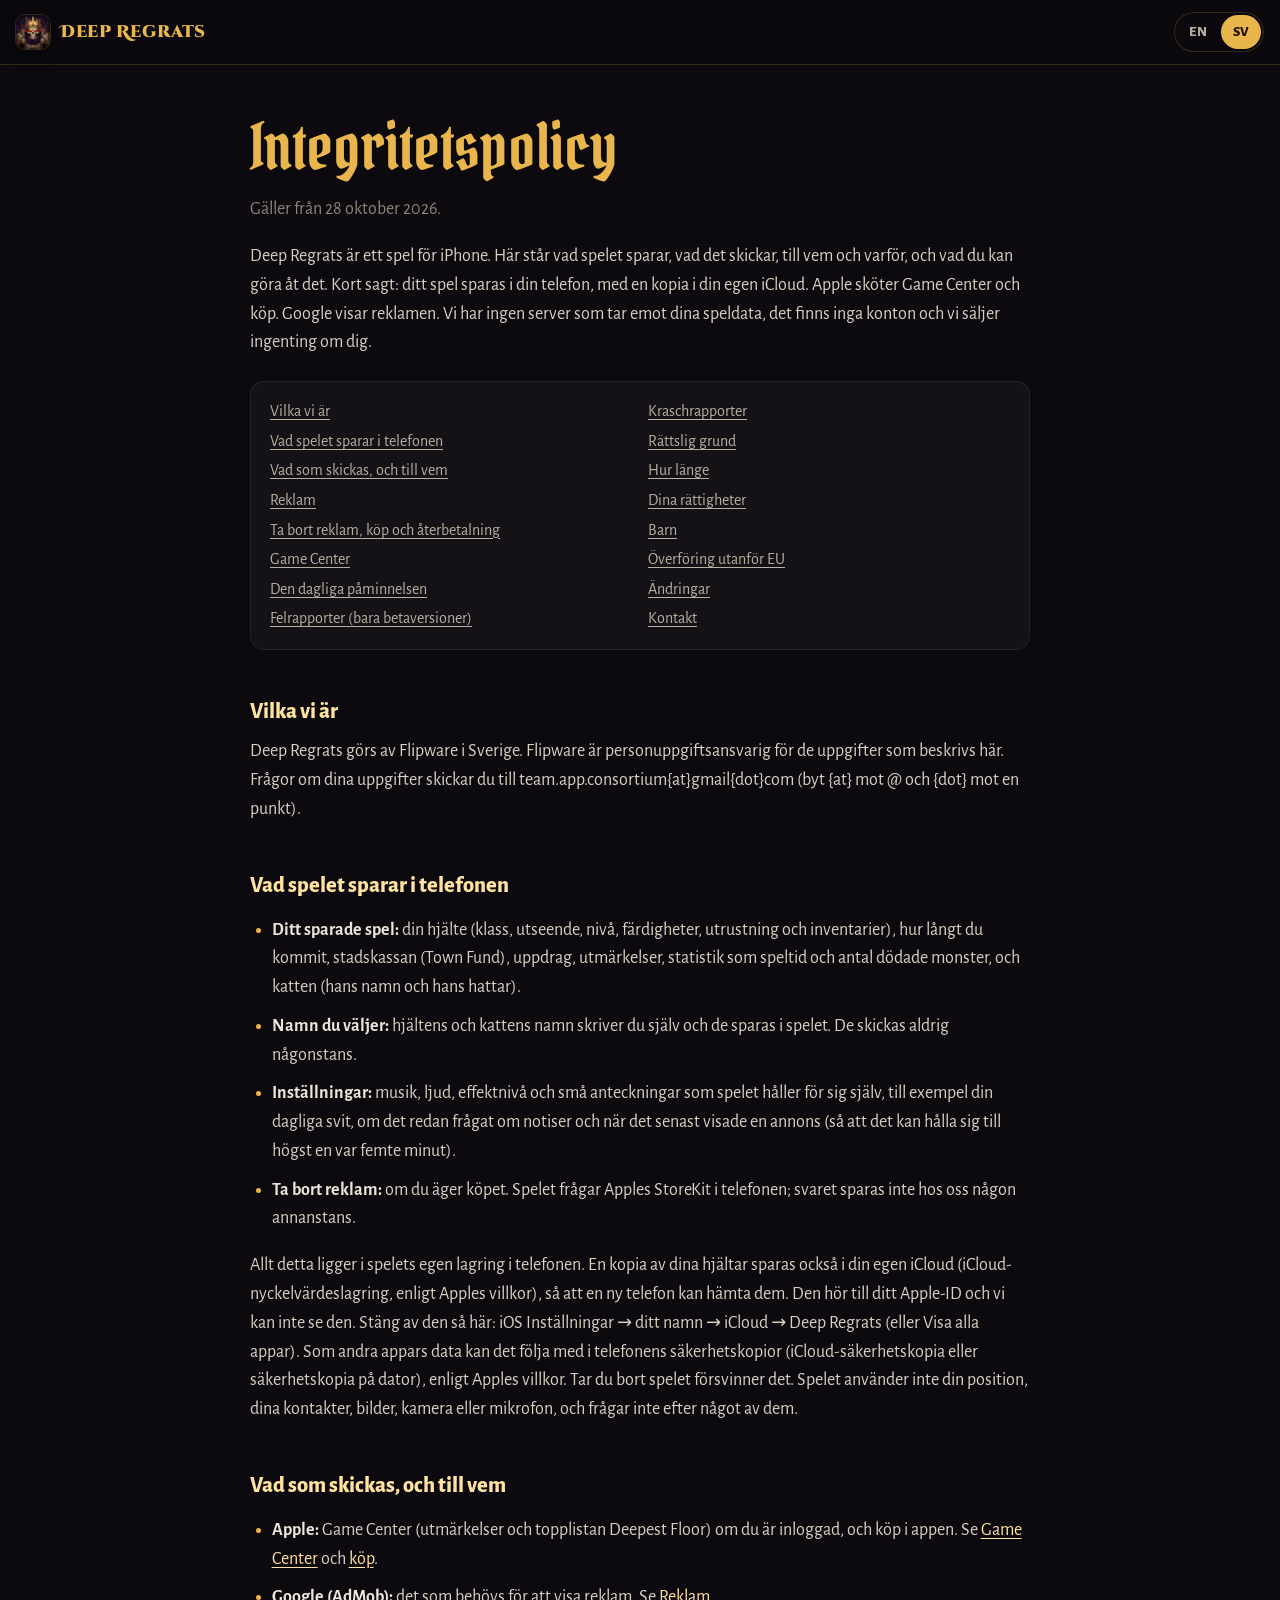
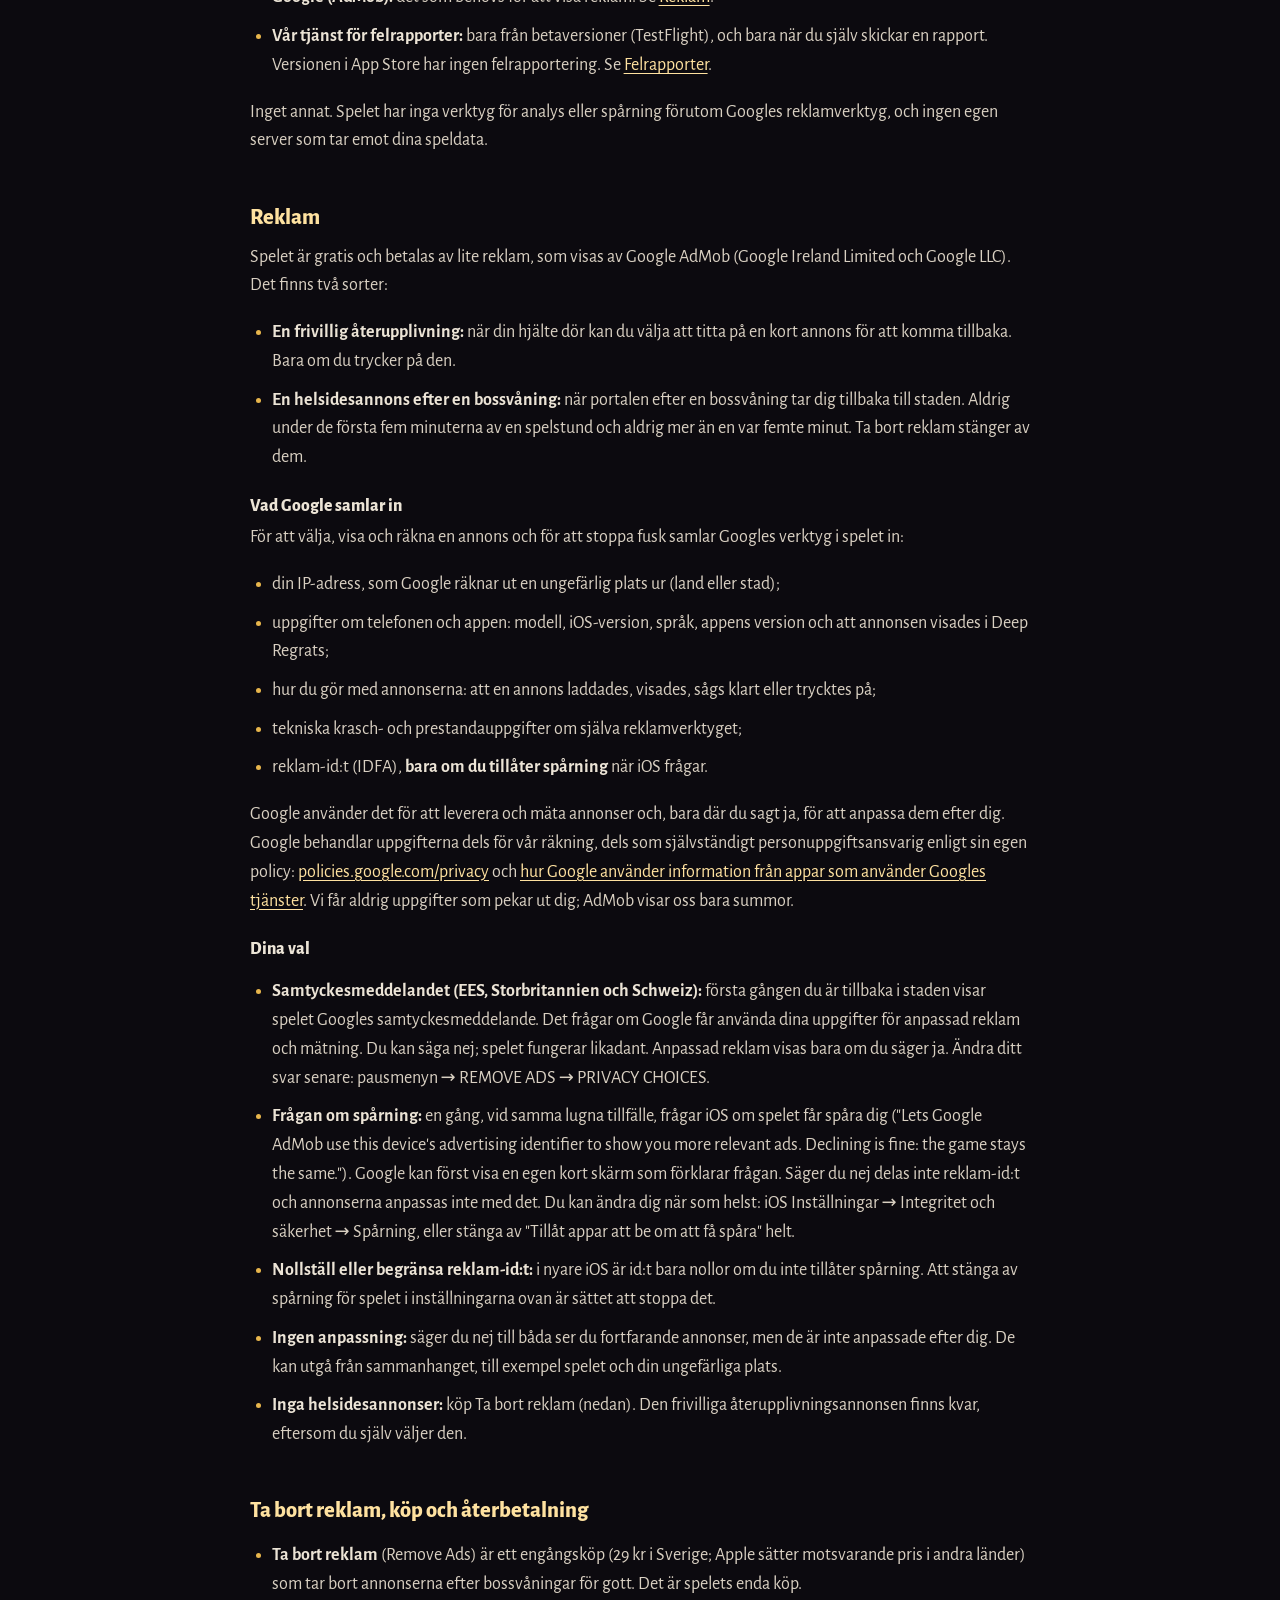
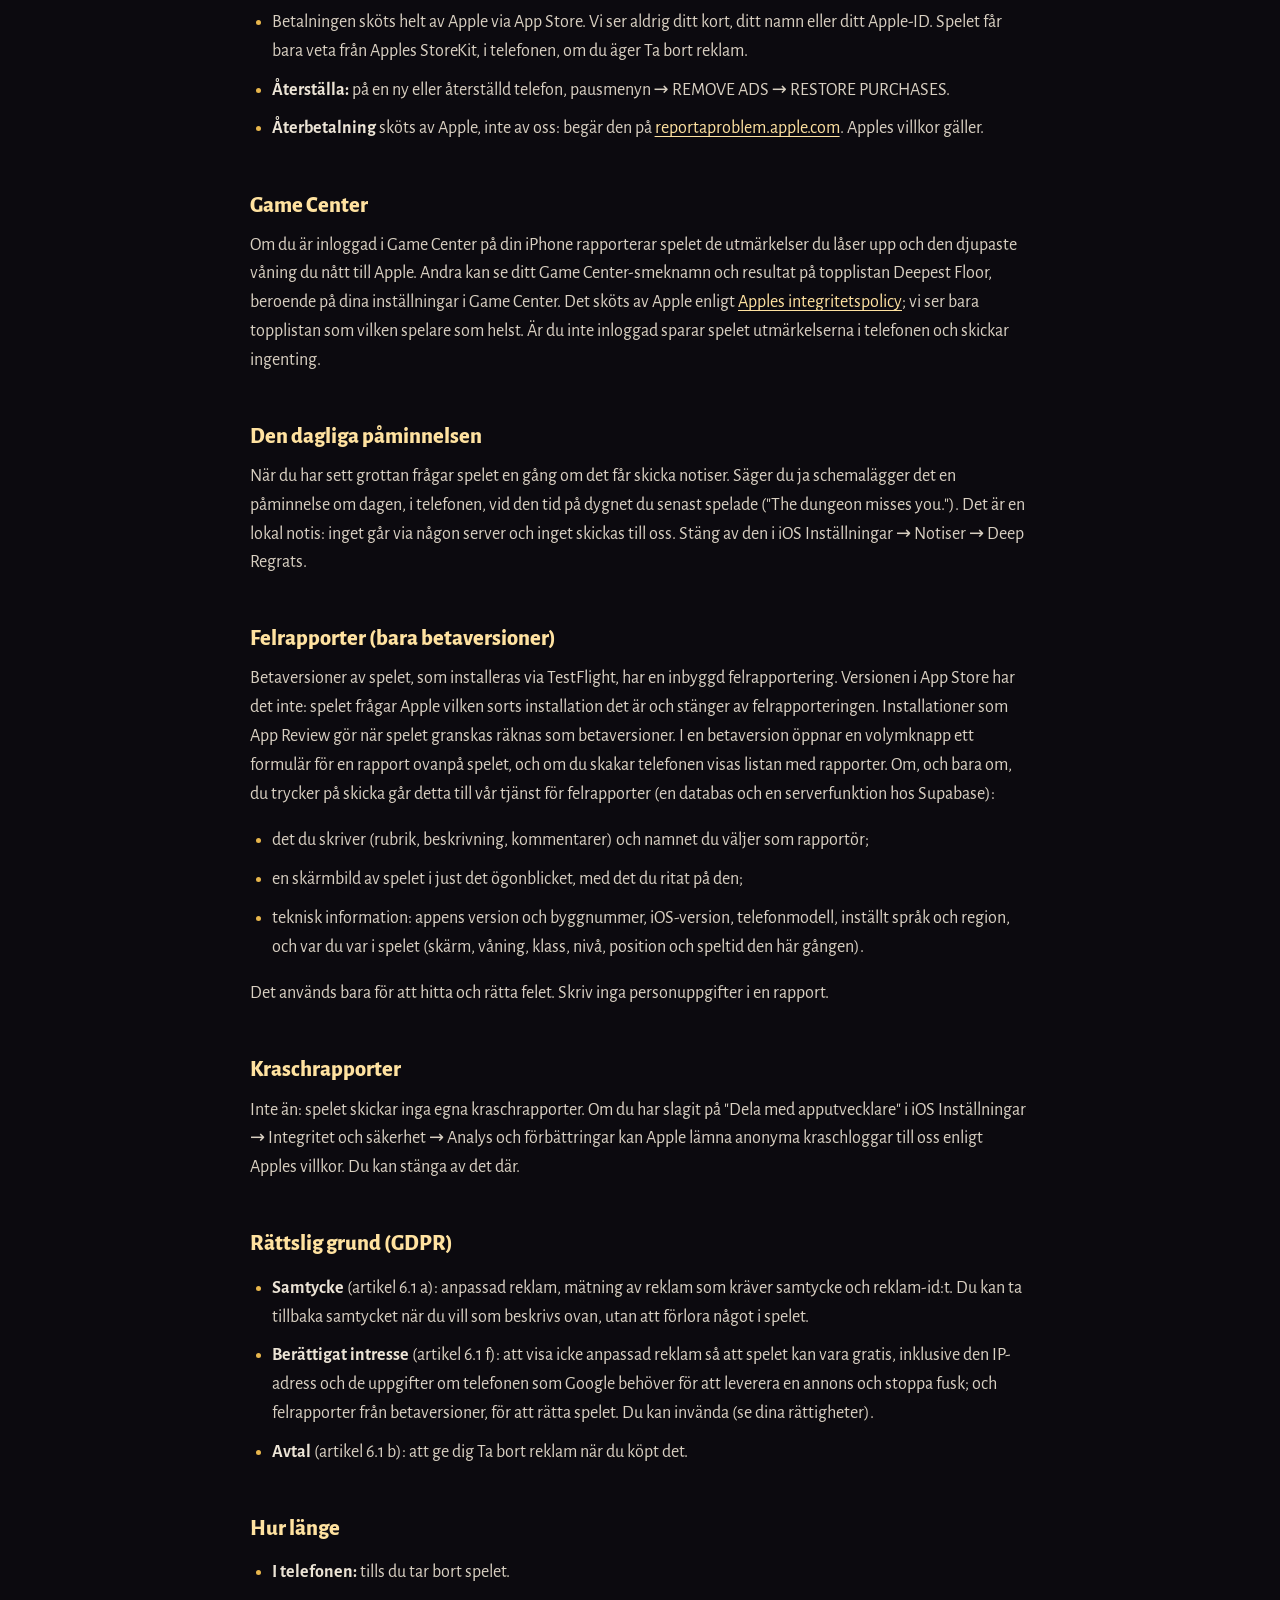
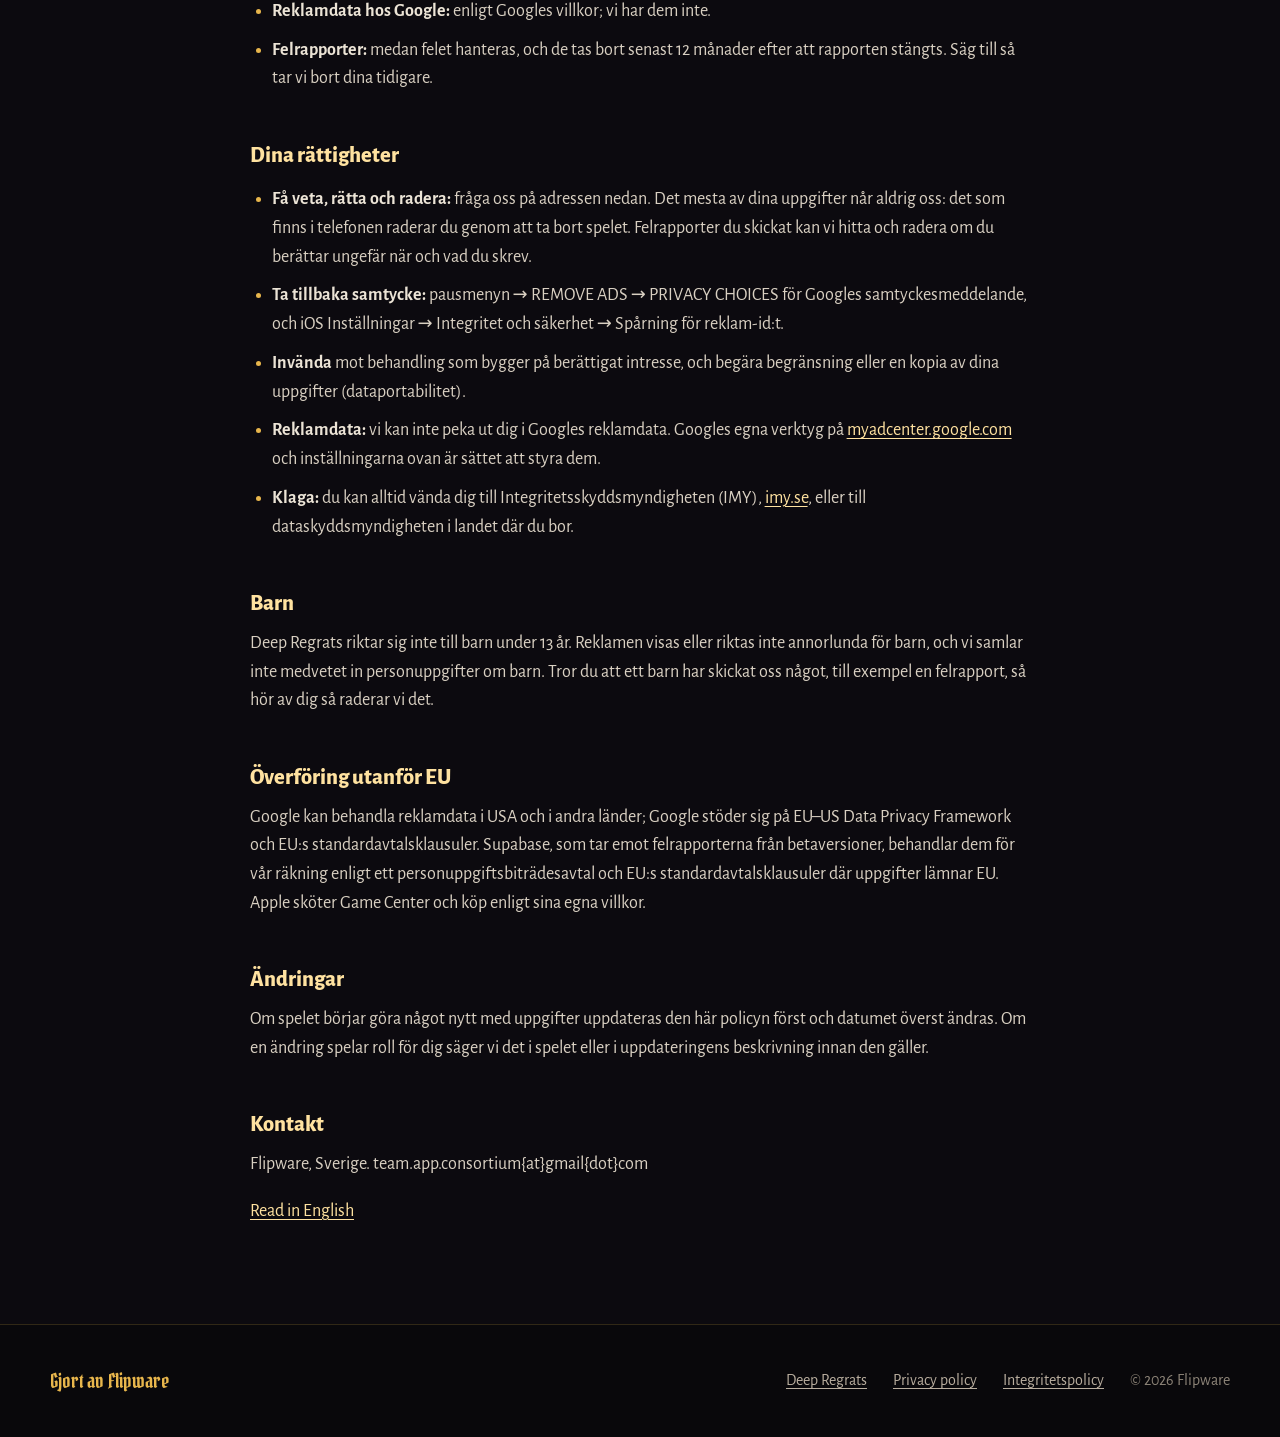
==== commit 06ea6a70: "privacy: iCloud copy of characters, new tracking prompt text, Google's explainer screen, App Review " ====
--- a/integritetspolicy.html
+++ b/integritetspolicy.html
@@ -11,7 +11,7 @@
 <link rel="alternate" hreflang="en" href="https://ftronnbe.github.io/spelet-public/privacy.html">
 <link rel="icon" href="favicon.ico" sizes="any">
 <link rel="apple-touch-icon" href="apple-touch-icon.png">
-<link rel="stylesheet" href="assets/css/style.css">
+<link rel="stylesheet" href="assets/css/style.css?v=3">
 <meta property="og:title" content="Integritetspolicy – Deep Regrats">
 <meta property="og:image" content="https://ftronnbe.github.io/spelet-public/assets/img/og-image.jpg">
 </head>
@@ -24,7 +24,7 @@
 <main class="legal" id="main">
 <h1>Integritetspolicy</h1>
 <p class="date">Gäller från 28 oktober 2026.</p>
-<p>Deep Regrats är ett spel för iPhone. Här står vad spelet sparar, vad det skickar, till vem och varför, och vad du kan göra åt det. Kort sagt: ditt spel sparas i din telefon och ingen annanstans. Apple sköter Game Center och köp. Google visar reklamen. Vi har ingen server som tar emot dina speldata, det finns inga konton och vi säljer ingenting om dig.</p>
+<p>Deep Regrats är ett spel för iPhone. Här står vad spelet sparar, vad det skickar, till vem och varför, och vad du kan göra åt det. Kort sagt: ditt spel sparas i din telefon, med en kopia i din egen iCloud. Apple sköter Game Center och köp. Google visar reklamen. Vi har ingen server som tar emot dina speldata, det finns inga konton och vi säljer ingenting om dig.</p>
 
 <nav class="toc" aria-label="Innehåll">
   <a href="#vilka-vi-ar">Vilka vi är</a>
@@ -35,7 +35,6 @@
   <a href="#game-center">Game Center</a>
   <a href="#notiser">Den dagliga påminnelsen</a>
   <a href="#felrapporter">Felrapporter (bara betaversioner)</a>
-  <a href="#anvandningsstatistik">Användningsstatistik (inte än)</a>
   <a href="#kraschrapporter">Kraschrapporter</a>
   <a href="#rattslig-grund">Rättslig grund</a>
   <a href="#hur-lange">Hur länge</a>
@@ -56,7 +55,7 @@
 <li><strong>Inställningar:</strong> musik, ljud, effektnivå och små anteckningar som spelet håller för sig själv, till exempel din dagliga svit, om det redan frågat om notiser och när det senast visade en annons (så att det kan hålla sig till högst en var femte minut).</li>
 <li><strong>Ta bort reklam:</strong> om du äger köpet. Spelet frågar Apples StoreKit i telefonen; svaret sparas inte hos oss någon annanstans.</li>
 </ul>
-<p>Allt detta ligger i spelets egen lagring i telefonen. Vi kan inte se det. Som andra appars data kan det följa med i telefonens säkerhetskopior (iCloud-säkerhetskopia eller säkerhetskopia på dator), enligt Apples villkor. Tar du bort spelet försvinner det. Spelet använder inte din position, dina kontakter, bilder, kamera eller mikrofon, och frågar inte efter något av dem.</p>
+<p>Allt detta ligger i spelets egen lagring i telefonen. En kopia av dina hjältar sparas också i din egen iCloud (iCloud-nyckelvärdeslagring, enligt Apples villkor), så att en ny telefon kan hämta dem. Den hör till ditt Apple-ID och vi kan inte se den. Stäng av den så här: iOS Inställningar → ditt namn → iCloud → Deep Regrats (eller Visa alla appar). Som andra appars data kan det följa med i telefonens säkerhetskopior (iCloud-säkerhetskopia eller säkerhetskopia på dator), enligt Apples villkor. Tar du bort spelet försvinner det. Spelet använder inte din position, dina kontakter, bilder, kamera eller mikrofon, och frågar inte efter något av dem.</p>
 
 <h2 id="vad-som-skickas">Vad som skickas, och till vem</h2>
 <ul>
@@ -85,7 +84,7 @@
 <h3>Dina val</h3>
 <ul>
 <li><strong>Samtyckesmeddelandet (EES, Storbritannien och Schweiz):</strong> första gången du är tillbaka i staden visar spelet Googles samtyckesmeddelande. Det frågar om Google får använda dina uppgifter för anpassad reklam och mätning. Du kan säga nej; spelet fungerar likadant. Anpassad reklam visas bara om du säger ja. Ändra ditt svar senare: pausmenyn → REMOVE ADS → PRIVACY CHOICES.</li>
-<li><strong>Frågan om spårning:</strong> en gång, vid samma lugna tillfälle, frågar iOS om spelet får spåra dig ("Lets ads be less random. Declining is fine."). Säger du nej delas inte reklam-id:t och annonserna anpassas inte med det. Du kan ändra dig när som helst: iOS Inställningar → Integritet och säkerhet → Spårning, eller stänga av "Tillåt appar att be om att få spåra" helt.</li>
+<li><strong>Frågan om spårning:</strong> en gång, vid samma lugna tillfälle, frågar iOS om spelet får spåra dig ("Lets Google AdMob use this device's advertising identifier to show you more relevant ads. Declining is fine: the game stays the same."). Google kan först visa en egen kort skärm som förklarar frågan. Säger du nej delas inte reklam-id:t och annonserna anpassas inte med det. Du kan ändra dig när som helst: iOS Inställningar → Integritet och säkerhet → Spårning, eller stänga av "Tillåt appar att be om att få spåra" helt.</li>
 <li><strong>Nollställ eller begränsa reklam-id:t:</strong> i nyare iOS är id:t bara nollor om du inte tillåter spårning. Att stänga av spårning för spelet i inställningarna ovan är sättet att stoppa det.</li>
 <li><strong>Ingen anpassning:</strong> säger du nej till båda ser du fortfarande annonser, men de är inte anpassade efter dig. De kan utgå från sammanhanget, till exempel spelet och din ungefärliga plats.</li>
 <li><strong>Inga helsidesannonser:</strong> köp Ta bort reklam (nedan). Den frivilliga återupplivningsannonsen finns kvar, eftersom du själv väljer den.</li>
@@ -106,7 +105,7 @@
 <p>När du har sett grottan frågar spelet en gång om det får skicka notiser. Säger du ja schemalägger det en påminnelse om dagen, i telefonen, vid den tid på dygnet du senast spelade ("The dungeon misses you."). Det är en lokal notis: inget går via någon server och inget skickas till oss. Stäng av den i iOS Inställningar → Notiser → Deep Regrats.</p>
 
 <h2 id="felrapporter">Felrapporter (bara betaversioner)</h2>
-<p>Betaversioner av spelet, som installeras via TestFlight, har en inbyggd felrapportering. Versionen i App Store har det inte: spelet frågar Apple vilken sorts installation det är och stänger av felrapporteringen. I en betaversion öppnar en volymknapp ett formulär för en rapport ovanpå spelet, och om du skakar telefonen visas listan med rapporter. Om, och bara om, du trycker på skicka går detta till vår tjänst för felrapporter (en databas och en serverfunktion hos Supabase):</p>
+<p>Betaversioner av spelet, som installeras via TestFlight, har en inbyggd felrapportering. Versionen i App Store har det inte: spelet frågar Apple vilken sorts installation det är och stänger av felrapporteringen. Installationer som App Review gör när spelet granskas räknas som betaversioner. I en betaversion öppnar en volymknapp ett formulär för en rapport ovanpå spelet, och om du skakar telefonen visas listan med rapporter. Om, och bara om, du trycker på skicka går detta till vår tjänst för felrapporter (en databas och en serverfunktion hos Supabase):</p>
 <ul>
 <li>det du skriver (rubrik, beskrivning, kommentarer) och namnet du väljer som rapportör;</li>
 <li>en skärmbild av spelet i just det ögonblicket, med det du ritat på den;</li>
@@ -114,15 +113,12 @@
 </ul>
 <p>Det används bara för att hitta och rätta felet. Skriv inga personuppgifter i en rapport.</p>
 
-<h2 id="anvandningsstatistik">Användningsstatistik (frivillig, kommer i en senare version)</h2>
-<p>Spelet samlar inte in någon användningsstatistik i dag. Om och när spelet frågar, och bara om du säger ja, skickas anonyma händelser, till exempel vilken våning du nådde och vilken färdighet du valde, till PostHog (EU, Frankfurt): fasta namn på händelserna, inga namn eller texter, inget reklam-id, sparas i 12 månader. Vi uppdaterar den här policyn innan det slås på.</p>
-
 <h2 id="kraschrapporter">Kraschrapporter</h2>
 <p>Inte än: spelet skickar inga egna kraschrapporter. Om du har slagit på "Dela med apputvecklare" i iOS Inställningar → Integritet och säkerhet → Analys och förbättringar kan Apple lämna anonyma kraschloggar till oss enligt Apples villkor. Du kan stänga av det där.</p>
 
 <h2 id="rattslig-grund">Rättslig grund (GDPR)</h2>
 <ul>
-<li><strong>Samtycke</strong> (artikel 6.1 a): anpassad reklam, mätning av reklam som kräver samtycke och reklam-id:t; och, om den någon gång startar, användningsstatistik. Du kan ta tillbaka samtycket när du vill som beskrivs ovan, utan att förlora något i spelet.</li>
+<li><strong>Samtycke</strong> (artikel 6.1 a): anpassad reklam, mätning av reklam som kräver samtycke och reklam-id:t. Du kan ta tillbaka samtycket när du vill som beskrivs ovan, utan att förlora något i spelet.</li>
 <li><strong>Berättigat intresse</strong> (artikel 6.1 f): att visa icke anpassad reklam så att spelet kan vara gratis, inklusive den IP-adress och de uppgifter om telefonen som Google behöver för att leverera en annons och stoppa fusk; och felrapporter från betaversioner, för att rätta spelet. Du kan invända (se dina rättigheter).</li>
 <li><strong>Avtal</strong> (artikel 6.1 b): att ge dig Ta bort reklam när du köpt det.</li>
 </ul>
@@ -132,7 +128,6 @@
 <li><strong>I telefonen:</strong> tills du tar bort spelet.</li>
 <li><strong>Reklamdata hos Google:</strong> enligt Googles villkor; vi har dem inte.</li>
 <li><strong>Felrapporter:</strong> medan felet hanteras, och de tas bort senast 12 månader efter att rapporten stängts. Säg till så tar vi bort dina tidigare.</li>
-<li><strong>Användningsstatistik</strong> (när den finns): 12 månader.</li>
 </ul>
 
 <h2 id="dina-rattigheter">Dina rättigheter</h2>
@@ -148,7 +143,7 @@
 <p>Deep Regrats riktar sig inte till barn under 13 år. Reklamen visas eller riktas inte annorlunda för barn, och vi samlar inte medvetet in personuppgifter om barn. Tror du att ett barn har skickat oss något, till exempel en felrapport, så hör av dig så raderar vi det.</p>
 
 <h2 id="overforing">Överföring utanför EU</h2>
-<p>Google kan behandla reklamdata i USA och i andra länder; Google stöder sig på EU–US Data Privacy Framework och EU:s standardavtalsklausuler. PostHog (när användningsstatistik finns) lagrar uppgifterna inom EU, i Frankfurt, enligt ett personuppgiftsbiträdesavtal. Supabase, som tar emot felrapporterna från betaversioner, behandlar dem för vår räkning enligt ett personuppgiftsbiträdesavtal och EU:s standardavtalsklausuler där uppgifter lämnar EU. Apple sköter Game Center och köp enligt sina egna villkor.</p>
+<p>Google kan behandla reklamdata i USA och i andra länder; Google stöder sig på EU–US Data Privacy Framework och EU:s standardavtalsklausuler. Supabase, som tar emot felrapporterna från betaversioner, behandlar dem för vår räkning enligt ett personuppgiftsbiträdesavtal och EU:s standardavtalsklausuler där uppgifter lämnar EU. Apple sköter Game Center och köp enligt sina egna villkor.</p>
 
 <h2 id="andringar">Ändringar</h2>
 <p>Om spelet börjar göra något nytt med uppgifter uppdateras den här policyn först och datumet överst ändras. Om en ändring spelar roll för dig säger vi det i spelet eller i uppdateringens beskrivning innan den gäller.</p>
--- a/assets/css/style.css
+++ b/assets/css/style.css
@@ -63,6 +63,13 @@
 }
 .nav.scrolled, .nav.solid { background: rgba(12, 10, 15, .82); backdrop-filter: blur(12px) saturate(1.2); -webkit-backdrop-filter: blur(12px) saturate(1.2); box-shadow: 0 1px 0 var(--line); }
 .brand { display: flex; align-items: center; gap: 10px; text-decoration: none; color: var(--gold); font-family: var(--display); font-weight: 900; font-size: 1.05rem; letter-spacing: .04em; white-space: nowrap; }
+.brand-logo { height: 46px; width: auto; overflow: visible; margin-top: 6px; }
+.brand-logo .tt { font-family: var(--display); font-weight: 900; font-size: 108px; letter-spacing: 4px; }
+.brand-logo .scrawl, .brand-logo .scribe { fill: none; stroke: #e5372a; stroke-width: 7; stroke-linecap: round; stroke-linejoin: round; stroke-dasharray: 1; stroke-dashoffset: 1; }
+.brand-logo .scrawl { animation: ink .5s ease-out .9s forwards; }
+.brand-logo .scribe { stroke: #ff5a48; animation: ink .45s ease-out 1.4s forwards; }
+.brand-logo .scribe.tick { animation-delay: 1.3s; animation-duration: .25s; }
+@media (prefers-reduced-motion: reduce) { .brand-logo .scrawl, .brand-logo .scribe { animation: none; stroke-dashoffset: 0; } }
 .brand img { width: 34px; height: 34px; border-radius: 9px; box-shadow: 0 0 0 1px var(--line), 0 4px 14px rgba(0,0,0,.5); }
 .nav .links { display: flex; gap: 4px; margin-left: auto; }
 .nav .links a { color: var(--muted); text-decoration: none; font-weight: 700; font-size: 1rem; padding: 8px 12px; border-radius: 999px; transition: color .2s, background .2s; }
@@ -106,21 +113,16 @@
 .hero-inner { position: relative; z-index: 1; align-self: stretch; display: flex; flex-direction: column; align-items: center; text-align: center;
   padding: calc(var(--nav-h) + clamp(18px, 5vh, 56px)) 16px clamp(28px, 5vh, 56px); }
 .eyebrow { font-weight: 800; letter-spacing: .32em; text-transform: uppercase; font-size: .8rem; color: var(--muted); margin: 0 0 14px; }
-.title {
-  position: relative; margin: 0; font-family: var(--display); font-weight: 900; line-height: .95; letter-spacing: .02em;
-  font-size: clamp(2.7rem, 8vw, 7rem);
-  background: linear-gradient(180deg, #fff3cf 0%, var(--gold-hi) 22%, var(--gold) 52%, var(--gold-lo) 78%, #f3c766 100%);
-  -webkit-background-clip: text; background-clip: text; color: transparent;
-  filter: drop-shadow(0 3px 0 #3b2608) drop-shadow(0 10px 28px rgba(0,0,0,.75)) drop-shadow(0 0 40px rgba(255, 150, 50, .25));
-}
-
-.title::after {
-  content: attr(data-text); position: absolute; inset: 0; white-space: pre-line; pointer-events: none;
-  background: linear-gradient(105deg, transparent 38%, rgba(255, 255, 255, .95) 48%, rgba(255, 248, 220, .9) 52%, transparent 62%) no-repeat;
-  background-size: 250% 100%; background-position: 160% 0; -webkit-background-clip: text; background-clip: text; color: transparent;
-  animation: glint 1.6s cubic-bezier(.3, .1, .2, 1) 1.1s 1 both;
-}
-@keyframes glint { from { background-position: 160% 0; } to { background-position: -60% 0; } }
+.title { margin: 0; width: min(100%, 920px); line-height: 0; }
+.title svg { display: block; width: 100%; height: auto; overflow: visible; }
+.title .tt { font-family: var(--display); font-weight: 900; font-size: 108px; letter-spacing: 4px; }
+/* The deliberate typo: the A is scribbled out and a small red e is written below it. */
+.title .scrawl, .title .scribe { fill: none; stroke: #e5372a; stroke-linecap: round; stroke-linejoin: round; stroke-dasharray: 1; stroke-dashoffset: 1; }
+.title .scrawl { stroke-width: 5.4; animation: ink .55s ease-out 1.9s forwards; }
+.title .scribe { stroke: #ff5a48; stroke-width: 5.2; animation: ink .5s ease-out 2.4s forwards; }
+.title .scribe.tick { stroke-width: 3.6; animation-delay: 2.25s; animation-duration: .3s; }
+@keyframes ink { to { stroke-dashoffset: 0; } }
+@media (prefers-reduced-motion: reduce) { .title .scrawl, .title .scribe { animation: none; stroke-dashoffset: 0; } }
 
 .tagline { line-height: 1.15; margin: clamp(14px, 3vh, 26px) 0 0; font-family: var(--head); font-size: clamp(1.6rem, 4.2vw, 2.6rem); color: var(--text); text-shadow: 0 2px 12px #000; }
 .tagline .t1, .tagline .t2 { display: block; opacity: 0; animation: rise .9s ease-out forwards; }
@@ -154,7 +156,7 @@
 }
 
 /* Kevin crossing the hero */
-.crosser { position: absolute; bottom: 7%; left: 0; width: 64px; aspect-ratio: 74 / 72; z-index: 1; pointer-events: none;
+.crosser { position: absolute; bottom: 7%; left: 0; width: 80px; aspect-ratio: 399 / 320; z-index: 1; pointer-events: none;
   animation: cross 26s linear 4s infinite; transform: translateX(-120px); }
 .crosser .sprite { width: 100%; height: 100%; }
 @keyframes cross { 0% { transform: translateX(-120px); } 40%, 100% { transform: translateX(calc(100vw + 40px)); } }
@@ -257,12 +259,26 @@
 
 /* Kevin */
 .kevin { display: grid; grid-template-columns: minmax(0, 1fr) minmax(0, 1.1fr); gap: clamp(28px, 6vw, 80px); align-items: center; }
-.kevin-stage { position: relative; display: grid; place-items: center; min-height: 420px; border-radius: 28px;
+.kevin-stage { position: relative; display: grid; place-items: center; min-height: 500px; padding-bottom: 36px; border-radius: 28px;
   background: radial-gradient(55% 50% at 50% 62%, rgba(155, 109, 255, .28), transparent 70%), linear-gradient(180deg, #120f17, #1b1622); box-shadow: 0 0 0 1px var(--line-soft); overflow: hidden; }
 .kevin-stage::after { content: ""; position: absolute; bottom: 64px; left: 50%; width: 150px; height: 26px; translate: -50% 0; border-radius: 50%; background: rgba(0,0,0,.55); filter: blur(5px); }
-.kevin-cat { position: relative; z-index: 1; width: 152px; aspect-ratio: 76 / 163; margin-top: 30px; }
+.kevin-cat { position: relative; z-index: 1; width: 170px; aspect-ratio: 283 / 591; margin-top: 44px; }
 .kevin-cat img { position: absolute; inset: 0; width: 100%; height: 100%; opacity: 0; transition: opacity .45s ease, transform .45s cubic-bezier(.3,1.6,.5,1); transform: translateY(6px); }
 .kevin-cat img.on { opacity: 1; transform: none; }
+/* Kevin is never quite still: he breathes, sways a little, nods at his own remarks and hops when he gets a new hat. */
+.kevin-cat { transform-origin: 50% 96%; animation: kbreathe 3.8s ease-in-out infinite, ksway 9s ease-in-out infinite, klook 11s ease-in-out infinite; }
+.kevin-cat.react { animation: kbreathe 3.8s ease-in-out infinite, ksway 9s ease-in-out infinite, klook 11s ease-in-out infinite, knod .7s ease-out 1; }
+.kevin-cat.pop { animation: kbreathe 3.8s ease-in-out infinite, ksway 9s ease-in-out infinite, klook 11s ease-in-out infinite, khop .7s cubic-bezier(.3,1.4,.5,1) 1; }
+@keyframes kbreathe { 0%, 100% { scale: 1 1; } 50% { scale: 1.012 1.026; } }
+@keyframes ksway { 0%, 100% { rotate: -.7deg; } 50% { rotate: .7deg; } }
+@keyframes klook { 0%, 62%, 100% { translate: 0 0; } 68%, 78% { translate: -5px 0; } 84%, 94% { translate: 5px 0; } }
+@keyframes knod { 0% { translate: 0 0; } 30% { translate: 0 5px; } 100% { translate: 0 0; } }
+@keyframes khop { 0% { translate: 0 0; } 35% { translate: 0 -22px; } 70% { translate: 0 2px; } 100% { translate: 0 0; } }
+.kevin-stage::after { animation: kshadow 3.8s ease-in-out infinite; }
+@keyframes kshadow { 0%, 100% { scale: 1 1; opacity: 1; } 50% { scale: 1.05 1; opacity: .85; } }
+.bubble:not(.swap) { animation: bpop .4s cubic-bezier(.3,1.5,.5,1); }
+@keyframes bpop { from { transform: scale(.94); } to { transform: none; } }
+@media (prefers-reduced-motion: reduce) { .kevin-cat, .kevin-cat.react, .kevin-cat.pop, .kevin-stage::after, .bubble:not(.swap) { animation: none; } }
 .bubble { position: absolute; z-index: 2; top: 28px; left: 50%; translate: -50% 0; width: min(86%, 360px); padding: 14px 18px; border-radius: 16px; background: #f4ecdc; color: #20180f;
   font-weight: 700; font-size: 1.12rem; line-height: 1.35; text-align: center; box-shadow: 0 12px 30px rgba(0,0,0,.45); transition: opacity .35s, transform .35s; }
 .bubble::after { content: ""; position: absolute; bottom: -10px; left: 50%; translate: -50% 0; border: 10px solid transparent; border-bottom: 0; border-top-color: #f4ecdc; }
@@ -343,3 +359,24 @@
   [data-reveal] { opacity: 1; transform: none; }
   .card { transform: none !important; }
 }
+
+/* ---------- Monster of the moment ---------- */
+.spot { display: grid; grid-template-columns: minmax(0, 340px) 1fr; gap: clamp(20px, 4vw, 56px); align-items: center; max-width: 980px; margin: 8px auto 0; transition: opacity .26s ease, transform .26s ease; }
+.spot.swap .spot-stage .sprite, .spot.swap .spot-body > *:not(.spot-controls):not(.spot-bar) { opacity: 0; transform: translateY(8px); }
+.spot-stage { position: relative; min-height: 230px; display: grid; place-items: end center; padding-bottom: 36px; border-radius: 28px; overflow: hidden;
+  background: radial-gradient(ellipse at 50% 70%, rgba(140, 90, 255, .20), rgba(20, 16, 28, .0) 62%), linear-gradient(180deg, #17121e, #0f0c14);
+  box-shadow: 0 0 0 1px var(--line), 0 30px 70px rgba(0,0,0,.55); }
+.spot-glow { position: absolute; inset: auto 10% 8% 10%; height: 40%; background: radial-gradient(ellipse at 50% 100%, rgba(255, 150, 60, .28), transparent 70%); filter: blur(10px); }
+.spot-shadow { position: absolute; bottom: 28px; left: 50%; width: 150px; height: 24px; translate: -50% 0; border-radius: 50%; background: rgba(0,0,0,.55); filter: blur(7px); }
+.spot-stage .sprite { position: relative; z-index: 1; transition: opacity .26s ease, transform .26s ease; max-width: 90%; }
+.spot-body { min-width: 0; }
+.spot-body > * { transition: opacity .26s ease, transform .26s ease; }
+.spot-where { margin: 0 0 8px; font-weight: 800; letter-spacing: .22em; text-transform: uppercase; font-size: .8rem; color: var(--torch); }
+.spot-name { margin: 0 0 12px; font-family: var(--head); font-weight: 400; font-size: clamp(2.2rem, 6vw, 3.6rem); line-height: 1; color: var(--gold-hi); }
+.spot-desc { margin: 0; font-size: clamp(1.15rem, 2.6vw, 1.45rem); line-height: 1.5; color: var(--text); max-width: 34ch; min-height: 4.6em; }
+.spot-controls { display: flex; flex-wrap: wrap; align-items: center; gap: 12px; margin-top: 22px; }
+.spot-count { color: var(--dim); font-size: .92rem; letter-spacing: .06em; }
+.spot-bar { margin-top: 18px; height: 3px; border-radius: 3px; background: rgba(255,255,255,.1); overflow: hidden; max-width: 340px; }
+.spot-bar i { display: block; height: 100%; width: 100%; background: linear-gradient(90deg, var(--torch), var(--gold)); transform: scaleX(0); transform-origin: left; }
+@media (max-width: 760px) { .spot { grid-template-columns: 1fr; text-align: center; } .spot-stage { min-height: 220px; } .spot-desc { margin-inline: auto; min-height: 0; } .spot-controls, .spot-bar { justify-content: center; margin-inline: auto; } }
+@media (prefers-reduced-motion: reduce) { .spot, .spot-body > *, .spot-stage .sprite { transition: none; } }
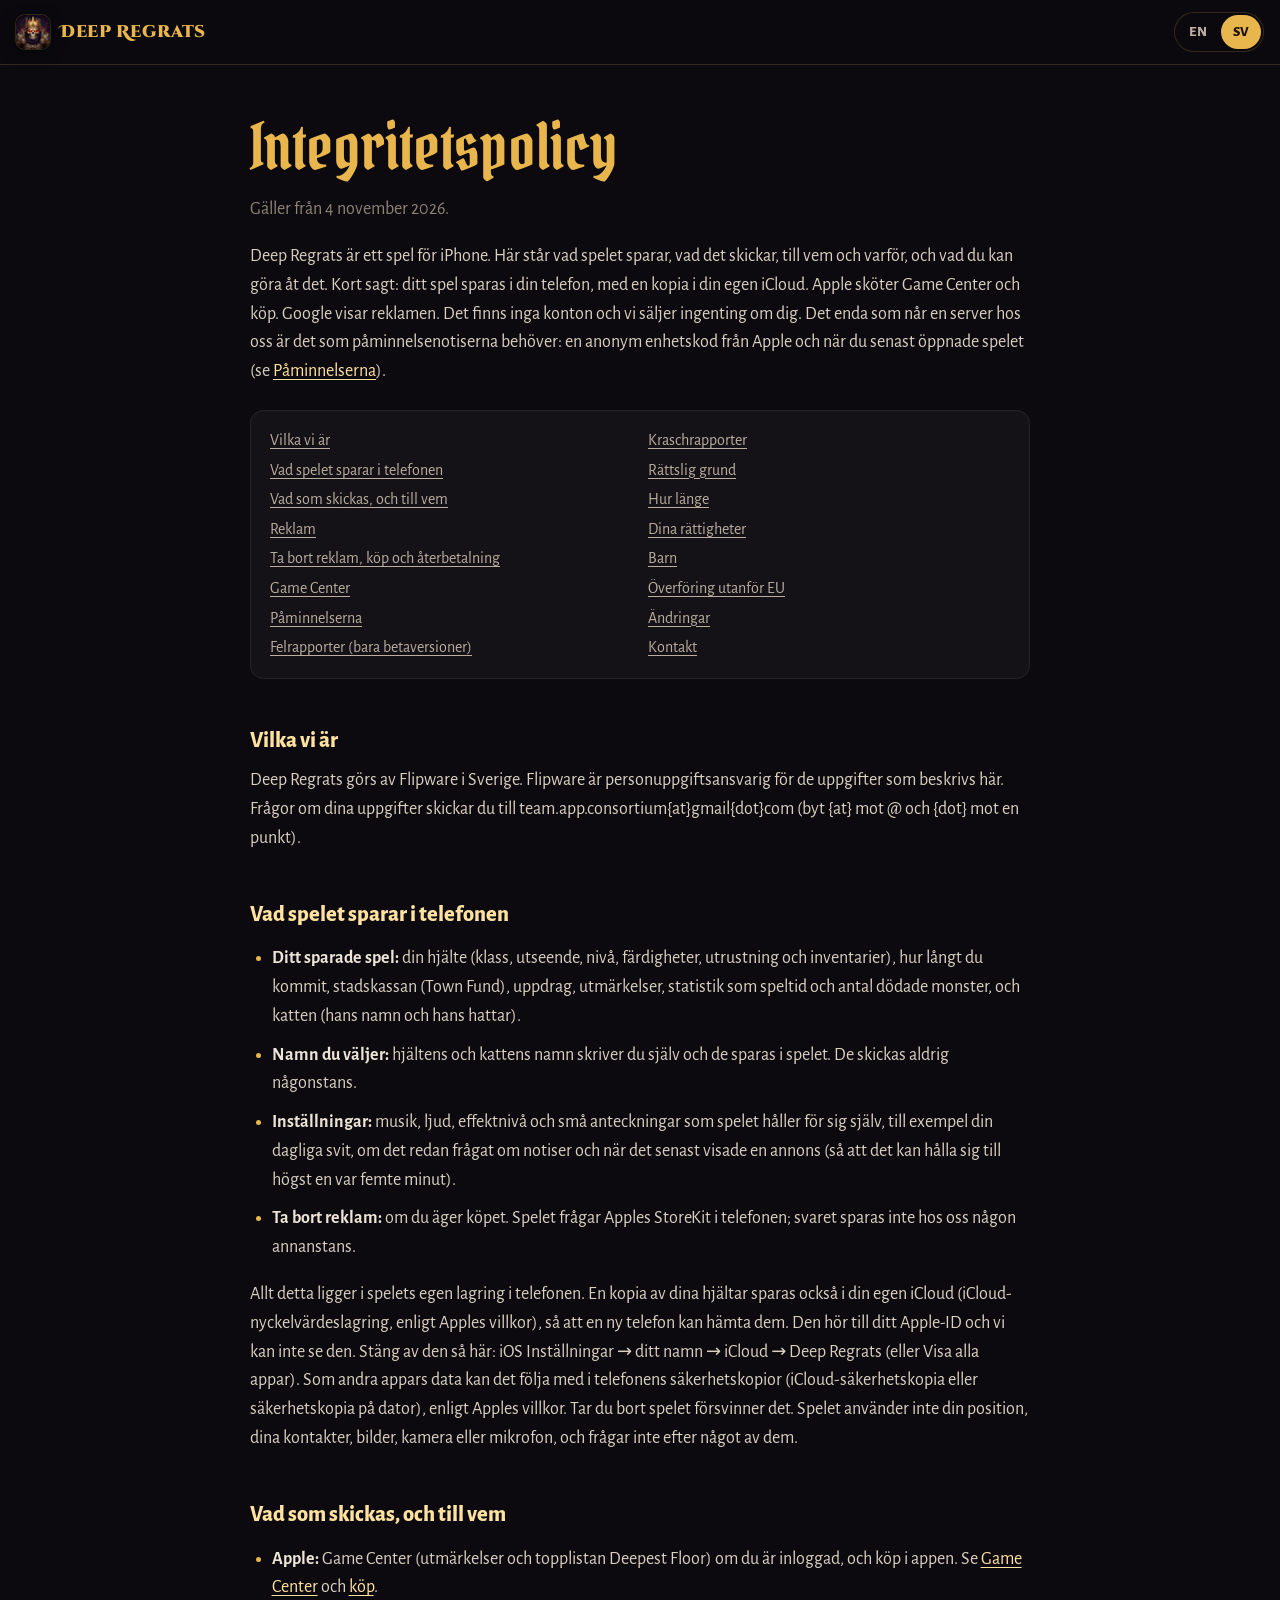
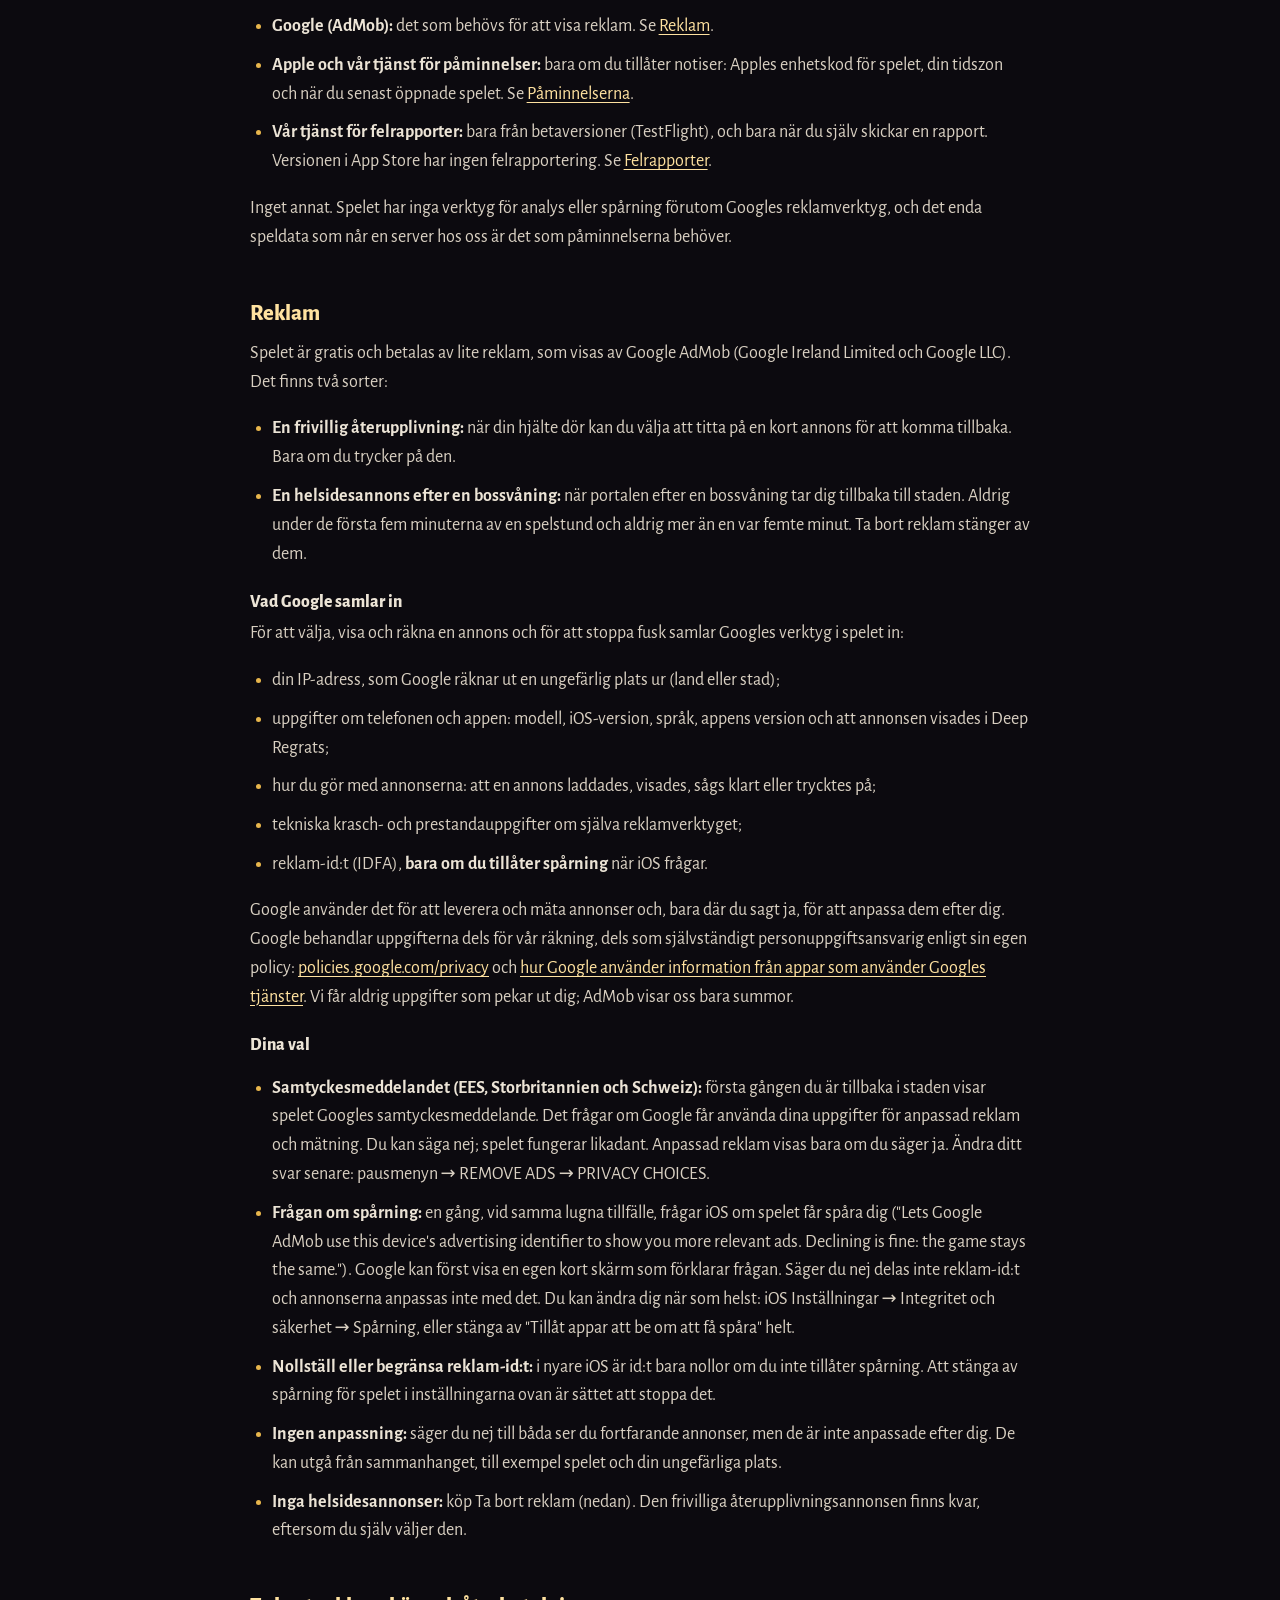
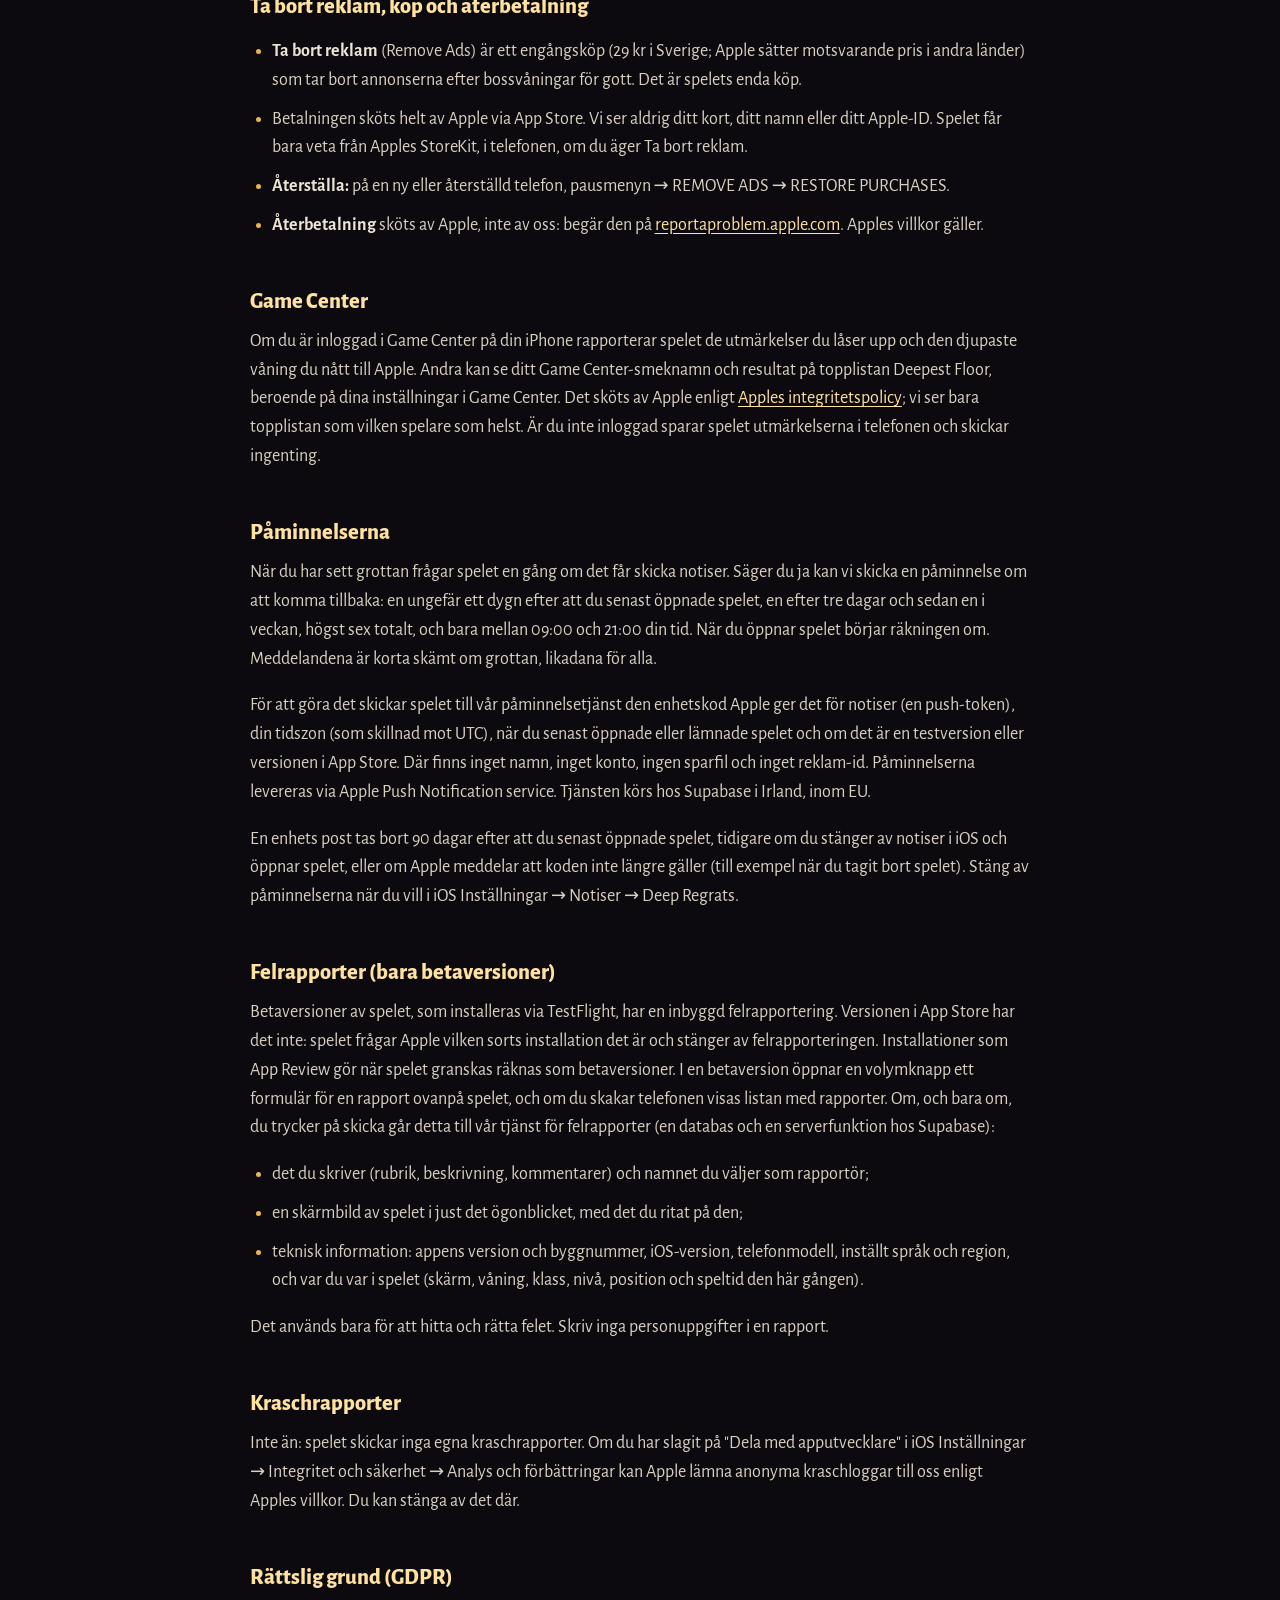
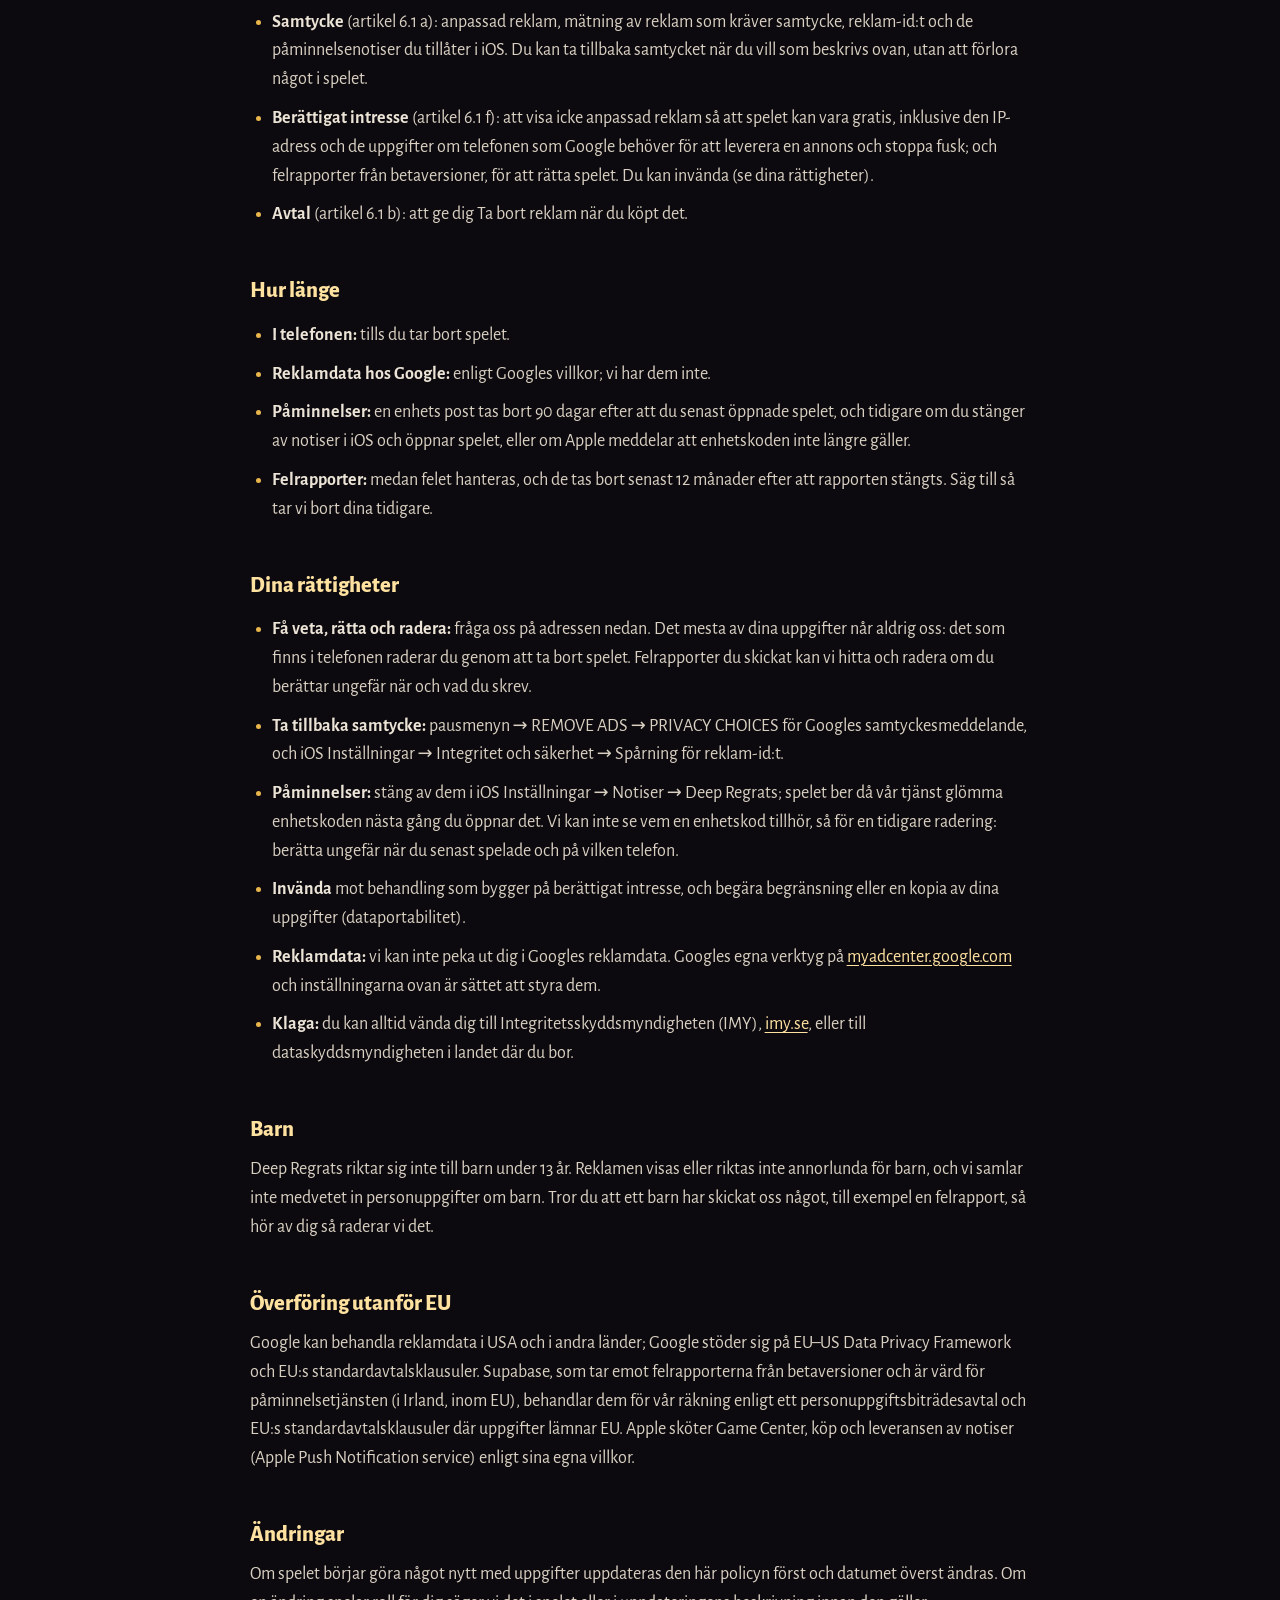
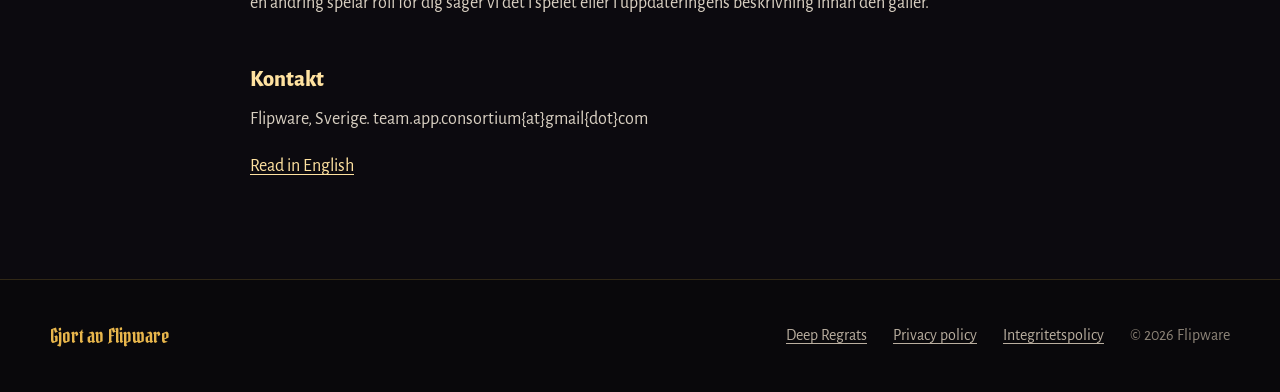
==== commit 9bf4a882: "privacy: reminders are remote push notifications now (device code, time zone, last played; deleted a" ====
--- a/integritetspolicy.html
+++ b/integritetspolicy.html
@@ -23,8 +23,8 @@
 </header>
 <main class="legal" id="main">
 <h1>Integritetspolicy</h1>
-<p class="date">Gäller från 28 oktober 2026.</p>
-<p>Deep Regrats är ett spel för iPhone. Här står vad spelet sparar, vad det skickar, till vem och varför, och vad du kan göra åt det. Kort sagt: ditt spel sparas i din telefon, med en kopia i din egen iCloud. Apple sköter Game Center och köp. Google visar reklamen. Vi har ingen server som tar emot dina speldata, det finns inga konton och vi säljer ingenting om dig.</p>
+<p class="date">Gäller från 4 november 2026.</p>
+<p>Deep Regrats är ett spel för iPhone. Här står vad spelet sparar, vad det skickar, till vem och varför, och vad du kan göra åt det. Kort sagt: ditt spel sparas i din telefon, med en kopia i din egen iCloud. Apple sköter Game Center och köp. Google visar reklamen. Det finns inga konton och vi säljer ingenting om dig. Det enda som når en server hos oss är det som påminnelsenotiserna behöver: en anonym enhetskod från Apple och när du senast öppnade spelet (se <a href="#notiser">Påminnelserna</a>).</p>
 
 <nav class="toc" aria-label="Innehåll">
   <a href="#vilka-vi-ar">Vilka vi är</a>
@@ -33,7 +33,7 @@
   <a href="#reklam">Reklam</a>
   <a href="#kop">Ta bort reklam, köp och återbetalning</a>
   <a href="#game-center">Game Center</a>
-  <a href="#notiser">Den dagliga påminnelsen</a>
+  <a href="#notiser">Påminnelserna</a>
   <a href="#felrapporter">Felrapporter (bara betaversioner)</a>
   <a href="#kraschrapporter">Kraschrapporter</a>
   <a href="#rattslig-grund">Rättslig grund</a>
@@ -61,9 +61,10 @@
 <ul>
 <li><strong>Apple:</strong> Game Center (utmärkelser och topplistan Deepest Floor) om du är inloggad, och köp i appen. Se <a href="#game-center">Game Center</a> och <a href="#kop">köp</a>.</li>
 <li><strong>Google (AdMob):</strong> det som behövs för att visa reklam. Se <a href="#reklam">Reklam</a>.</li>
+<li><strong>Apple och vår tjänst för påminnelser:</strong> bara om du tillåter notiser: Apples enhetskod för spelet, din tidszon och när du senast öppnade spelet. Se <a href="#notiser">Påminnelserna</a>.</li>
 <li><strong>Vår tjänst för felrapporter:</strong> bara från betaversioner (TestFlight), och bara när du själv skickar en rapport. Versionen i App Store har ingen felrapportering. Se <a href="#felrapporter">Felrapporter</a>.</li>
 </ul>
-<p>Inget annat. Spelet har inga verktyg för analys eller spårning förutom Googles reklamverktyg, och ingen egen server som tar emot dina speldata.</p>
+<p>Inget annat. Spelet har inga verktyg för analys eller spårning förutom Googles reklamverktyg, och det enda speldata som når en server hos oss är det som påminnelserna behöver.</p>
 
 <h2 id="reklam">Reklam</h2>
 <p>Spelet är gratis och betalas av lite reklam, som visas av Google AdMob (Google Ireland Limited och Google LLC). Det finns två sorter:</p>
@@ -101,8 +102,10 @@
 <h2 id="game-center">Game Center</h2>
 <p>Om du är inloggad i Game Center på din iPhone rapporterar spelet de utmärkelser du låser upp och den djupaste våning du nått till Apple. Andra kan se ditt Game Center-smeknamn och resultat på topplistan Deepest Floor, beroende på dina inställningar i Game Center. Det sköts av Apple enligt <a href="https://www.apple.com/se/legal/privacy/" rel="noopener">Apples integritetspolicy</a>; vi ser bara topplistan som vilken spelare som helst. Är du inte inloggad sparar spelet utmärkelserna i telefonen och skickar ingenting.</p>
 
-<h2 id="notiser">Den dagliga påminnelsen</h2>
-<p>När du har sett grottan frågar spelet en gång om det får skicka notiser. Säger du ja schemalägger det en påminnelse om dagen, i telefonen, vid den tid på dygnet du senast spelade ("The dungeon misses you."). Det är en lokal notis: inget går via någon server och inget skickas till oss. Stäng av den i iOS Inställningar → Notiser → Deep Regrats.</p>
+<h2 id="notiser">Påminnelserna</h2>
+<p>När du har sett grottan frågar spelet en gång om det får skicka notiser. Säger du ja kan vi skicka en påminnelse om att komma tillbaka: en ungefär ett dygn efter att du senast öppnade spelet, en efter tre dagar och sedan en i veckan, högst sex totalt, och bara mellan 09:00 och 21:00 din tid. När du öppnar spelet börjar räkningen om. Meddelandena är korta skämt om grottan, likadana för alla.</p>
+<p>För att göra det skickar spelet till vår påminnelsetjänst den enhetskod Apple ger det för notiser (en push-token), din tidszon (som skillnad mot UTC), när du senast öppnade eller lämnade spelet och om det är en testversion eller versionen i App Store. Där finns inget namn, inget konto, ingen sparfil och inget reklam-id. Påminnelserna levereras via Apple Push Notification service. Tjänsten körs hos Supabase i Irland, inom EU.</p>
+<p>En enhets post tas bort 90 dagar efter att du senast öppnade spelet, tidigare om du stänger av notiser i iOS och öppnar spelet, eller om Apple meddelar att koden inte längre gäller (till exempel när du tagit bort spelet). Stäng av påminnelserna när du vill i iOS Inställningar → Notiser → Deep Regrats.</p>
 
 <h2 id="felrapporter">Felrapporter (bara betaversioner)</h2>
 <p>Betaversioner av spelet, som installeras via TestFlight, har en inbyggd felrapportering. Versionen i App Store har det inte: spelet frågar Apple vilken sorts installation det är och stänger av felrapporteringen. Installationer som App Review gör när spelet granskas räknas som betaversioner. I en betaversion öppnar en volymknapp ett formulär för en rapport ovanpå spelet, och om du skakar telefonen visas listan med rapporter. Om, och bara om, du trycker på skicka går detta till vår tjänst för felrapporter (en databas och en serverfunktion hos Supabase):</p>
@@ -118,7 +121,7 @@
 
 <h2 id="rattslig-grund">Rättslig grund (GDPR)</h2>
 <ul>
-<li><strong>Samtycke</strong> (artikel 6.1 a): anpassad reklam, mätning av reklam som kräver samtycke och reklam-id:t. Du kan ta tillbaka samtycket när du vill som beskrivs ovan, utan att förlora något i spelet.</li>
+<li><strong>Samtycke</strong> (artikel 6.1 a): anpassad reklam, mätning av reklam som kräver samtycke, reklam-id:t och de påminnelsenotiser du tillåter i iOS. Du kan ta tillbaka samtycket när du vill som beskrivs ovan, utan att förlora något i spelet.</li>
 <li><strong>Berättigat intresse</strong> (artikel 6.1 f): att visa icke anpassad reklam så att spelet kan vara gratis, inklusive den IP-adress och de uppgifter om telefonen som Google behöver för att leverera en annons och stoppa fusk; och felrapporter från betaversioner, för att rätta spelet. Du kan invända (se dina rättigheter).</li>
 <li><strong>Avtal</strong> (artikel 6.1 b): att ge dig Ta bort reklam när du köpt det.</li>
 </ul>
@@ -127,6 +130,7 @@
 <ul>
 <li><strong>I telefonen:</strong> tills du tar bort spelet.</li>
 <li><strong>Reklamdata hos Google:</strong> enligt Googles villkor; vi har dem inte.</li>
+<li><strong>Påminnelser:</strong> en enhets post tas bort 90 dagar efter att du senast öppnade spelet, och tidigare om du stänger av notiser i iOS och öppnar spelet, eller om Apple meddelar att enhetskoden inte längre gäller.</li>
 <li><strong>Felrapporter:</strong> medan felet hanteras, och de tas bort senast 12 månader efter att rapporten stängts. Säg till så tar vi bort dina tidigare.</li>
 </ul>
 
@@ -134,6 +138,7 @@
 <ul>
 <li><strong>Få veta, rätta och radera:</strong> fråga oss på adressen nedan. Det mesta av dina uppgifter når aldrig oss: det som finns i telefonen raderar du genom att ta bort spelet. Felrapporter du skickat kan vi hitta och radera om du berättar ungefär när och vad du skrev.</li>
 <li><strong>Ta tillbaka samtycke:</strong> pausmenyn → REMOVE ADS → PRIVACY CHOICES för Googles samtyckesmeddelande, och iOS Inställningar → Integritet och säkerhet → Spårning för reklam-id:t.</li>
+<li><strong>Påminnelser:</strong> stäng av dem i iOS Inställningar → Notiser → Deep Regrats; spelet ber då vår tjänst glömma enhetskoden nästa gång du öppnar det. Vi kan inte se vem en enhetskod tillhör, så för en tidigare radering: berätta ungefär när du senast spelade och på vilken telefon.</li>
 <li><strong>Invända</strong> mot behandling som bygger på berättigat intresse, och begära begränsning eller en kopia av dina uppgifter (dataportabilitet).</li>
 <li><strong>Reklamdata:</strong> vi kan inte peka ut dig i Googles reklamdata. Googles egna verktyg på <a href="https://myadcenter.google.com" rel="noopener">myadcenter.google.com</a> och inställningarna ovan är sättet att styra dem.</li>
 <li><strong>Klaga:</strong> du kan alltid vända dig till Integritetsskyddsmyndigheten (IMY), <a href="https://www.imy.se" rel="noopener">imy.se</a>, eller till dataskyddsmyndigheten i landet där du bor.</li>
@@ -143,7 +148,7 @@
 <p>Deep Regrats riktar sig inte till barn under 13 år. Reklamen visas eller riktas inte annorlunda för barn, och vi samlar inte medvetet in personuppgifter om barn. Tror du att ett barn har skickat oss något, till exempel en felrapport, så hör av dig så raderar vi det.</p>
 
 <h2 id="overforing">Överföring utanför EU</h2>
-<p>Google kan behandla reklamdata i USA och i andra länder; Google stöder sig på EU–US Data Privacy Framework och EU:s standardavtalsklausuler. Supabase, som tar emot felrapporterna från betaversioner, behandlar dem för vår räkning enligt ett personuppgiftsbiträdesavtal och EU:s standardavtalsklausuler där uppgifter lämnar EU. Apple sköter Game Center och köp enligt sina egna villkor.</p>
+<p>Google kan behandla reklamdata i USA och i andra länder; Google stöder sig på EU–US Data Privacy Framework och EU:s standardavtalsklausuler. Supabase, som tar emot felrapporterna från betaversioner och är värd för påminnelsetjänsten (i Irland, inom EU), behandlar dem för vår räkning enligt ett personuppgiftsbiträdesavtal och EU:s standardavtalsklausuler där uppgifter lämnar EU. Apple sköter Game Center, köp och leveransen av notiser (Apple Push Notification service) enligt sina egna villkor.</p>
 
 <h2 id="andringar">Ändringar</h2>
 <p>Om spelet börjar göra något nytt med uppgifter uppdateras den här policyn först och datumet överst ändras. Om en ändring spelar roll för dig säger vi det i spelet eller i uppdateringens beskrivning innan den gäller.</p>
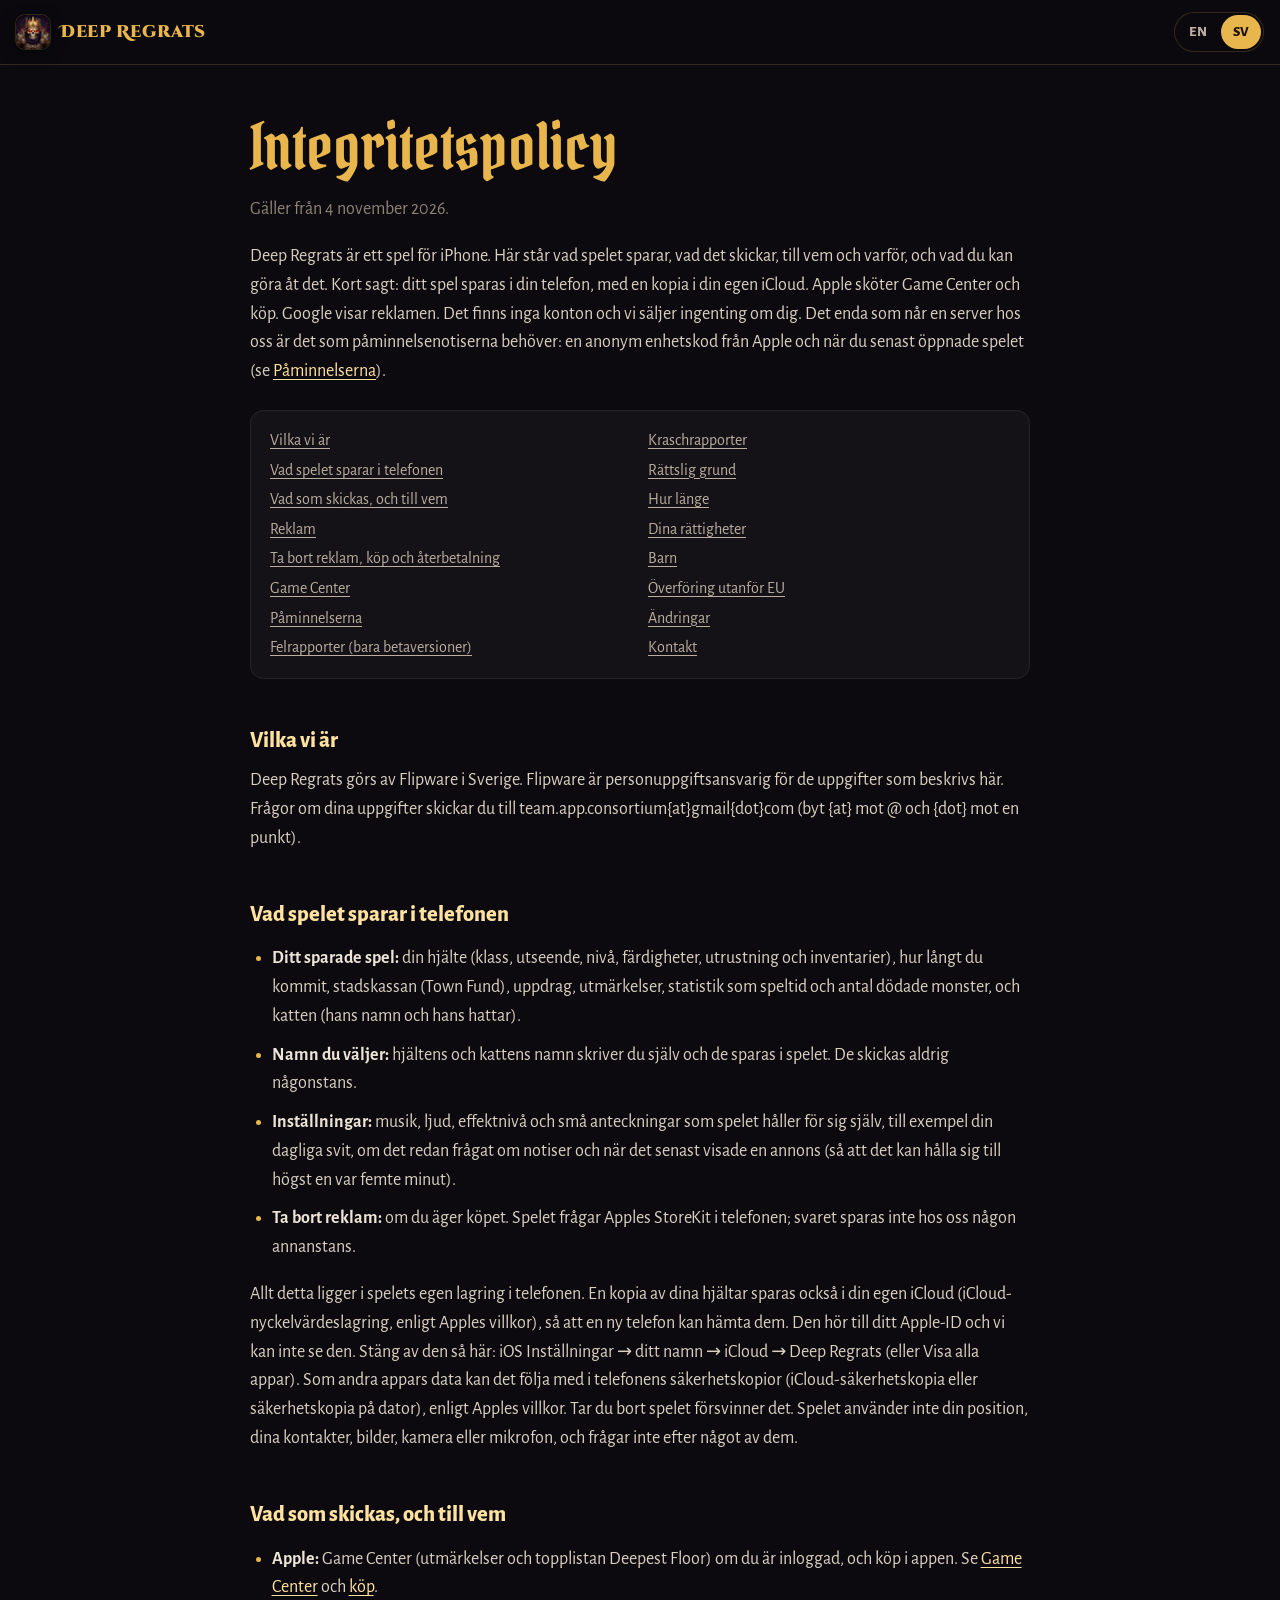
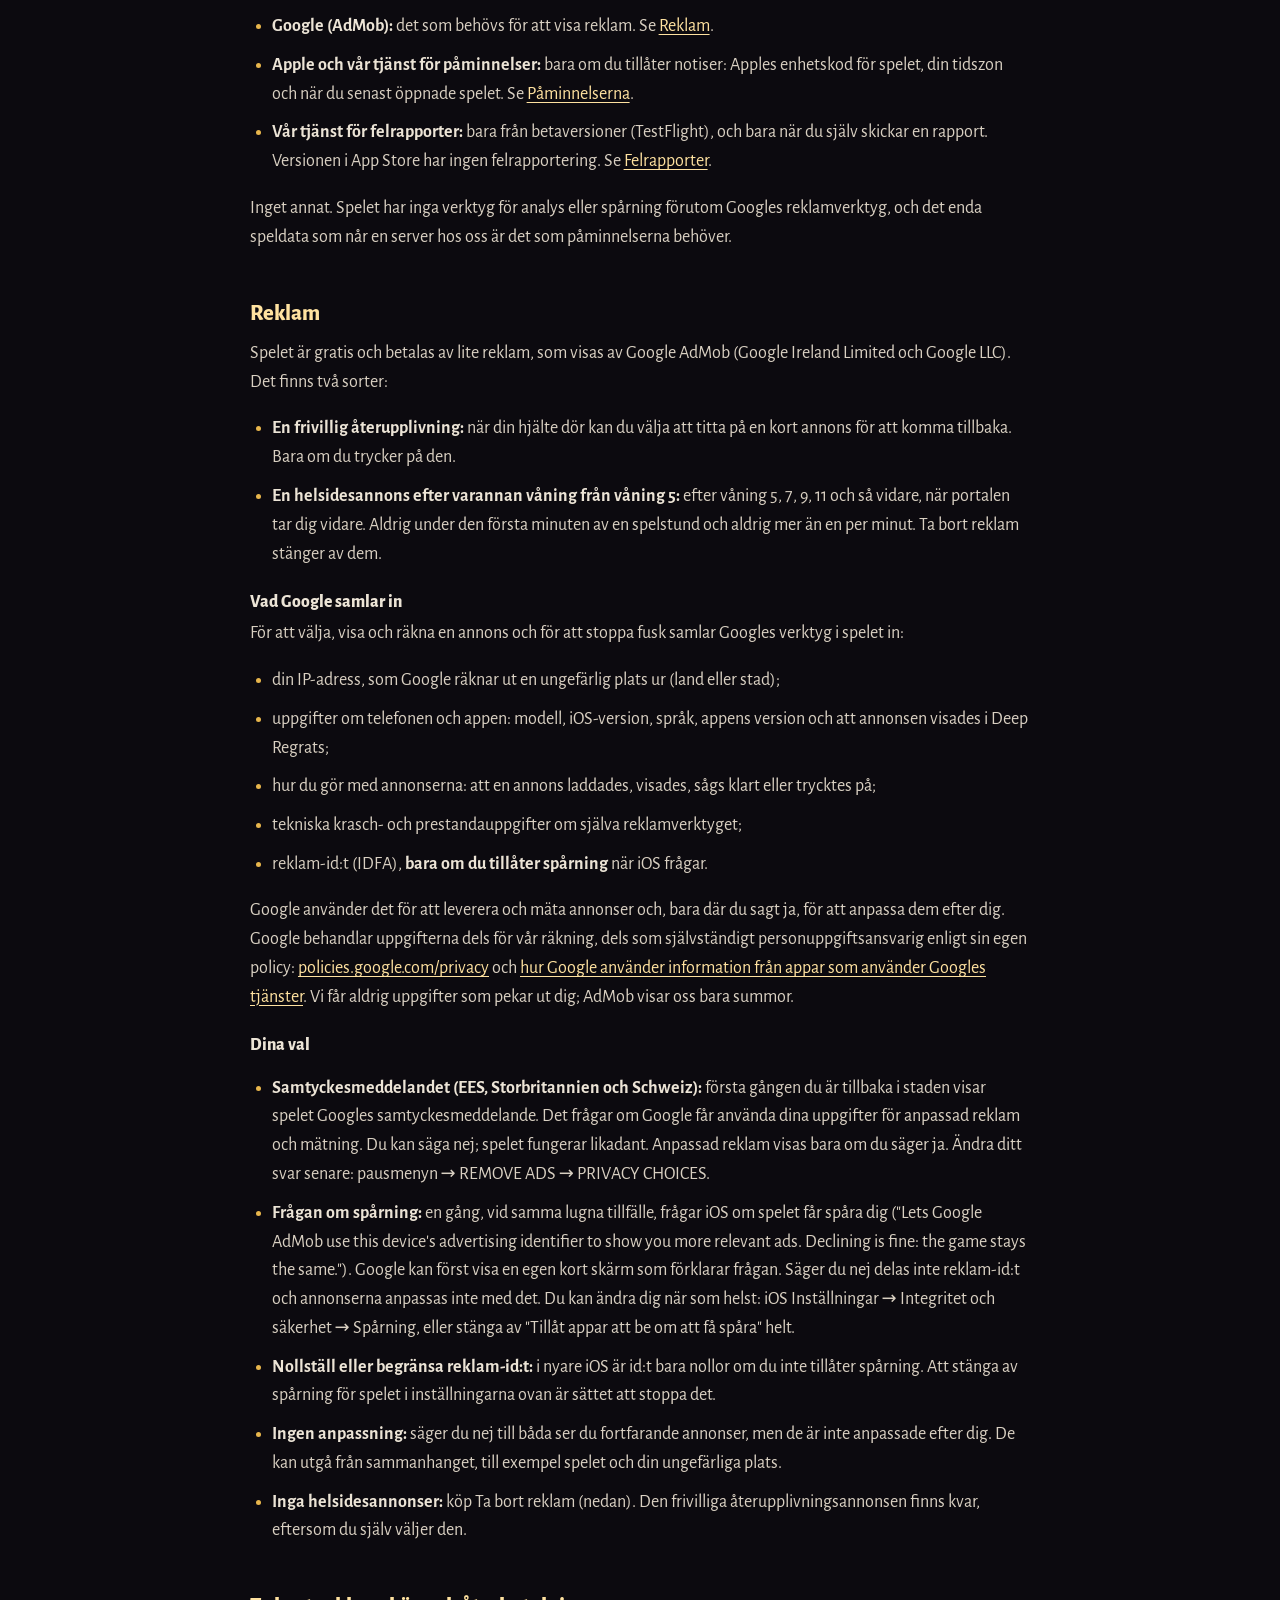
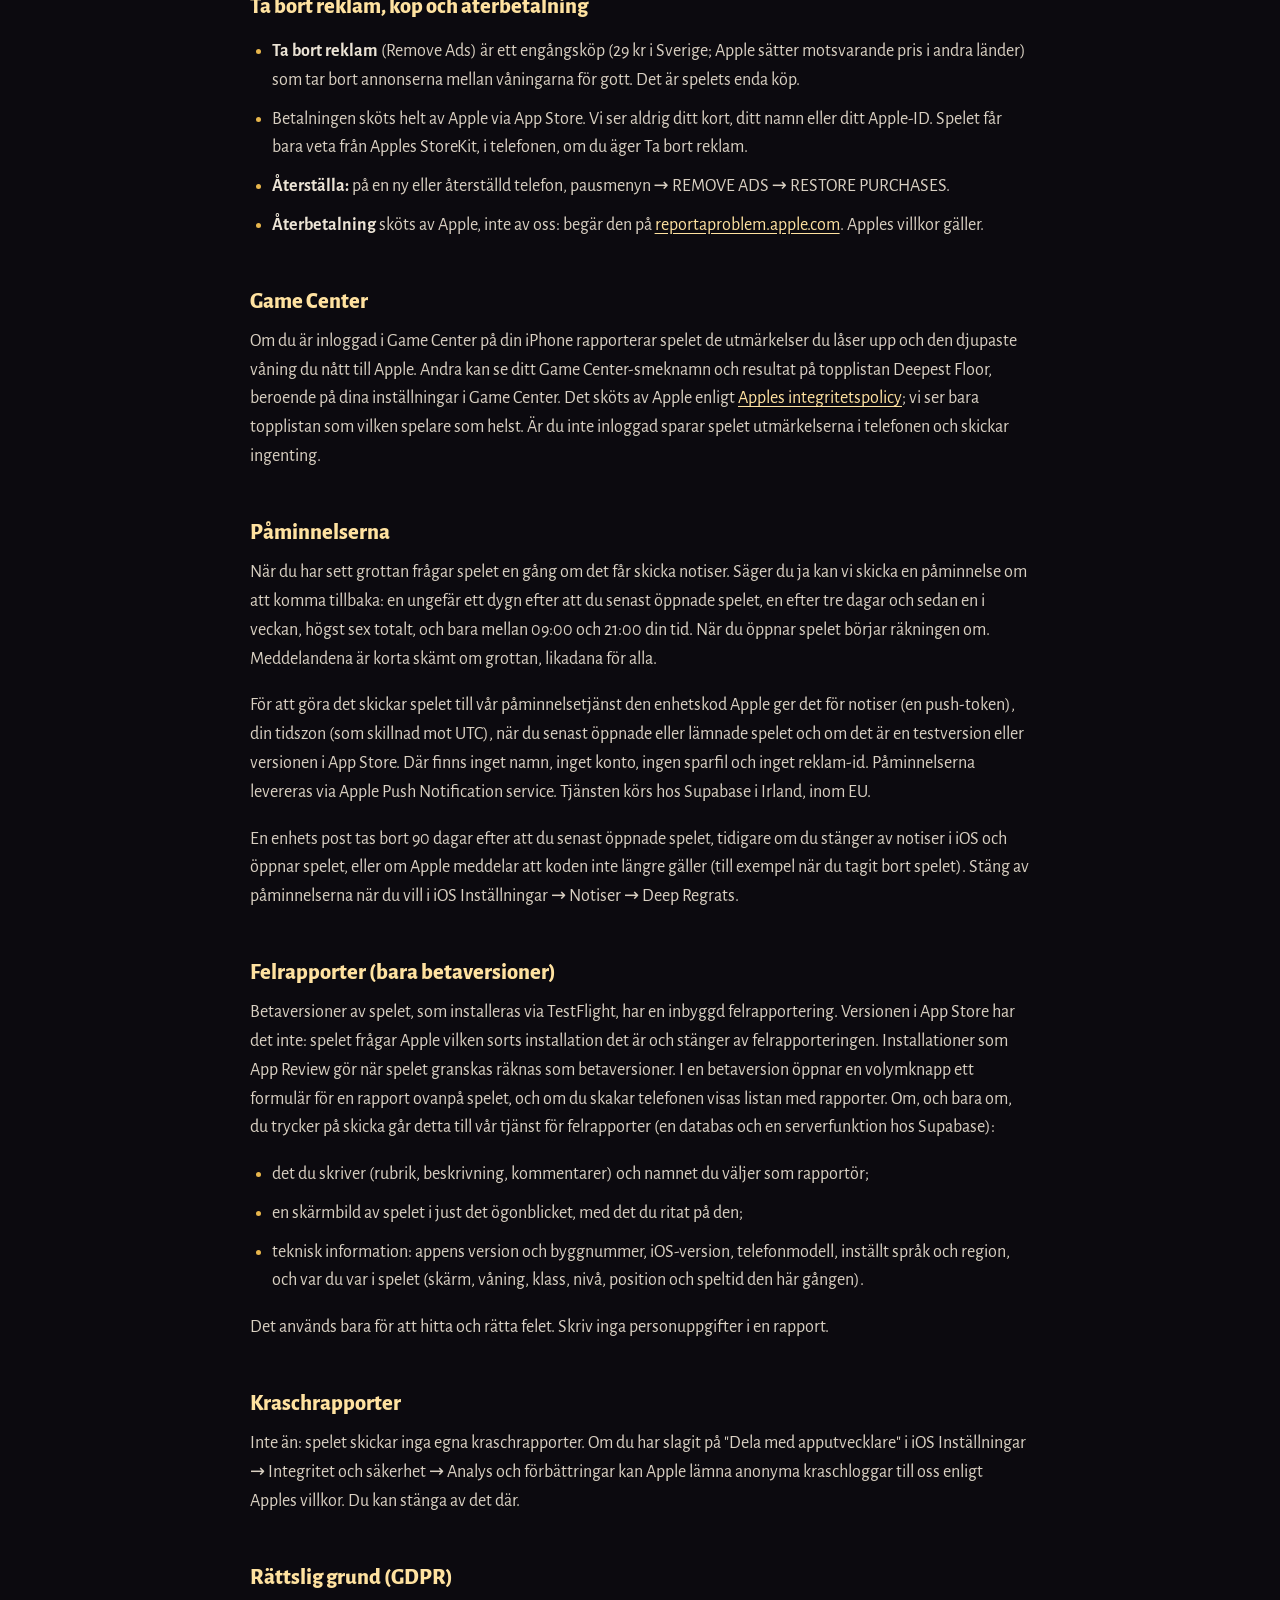
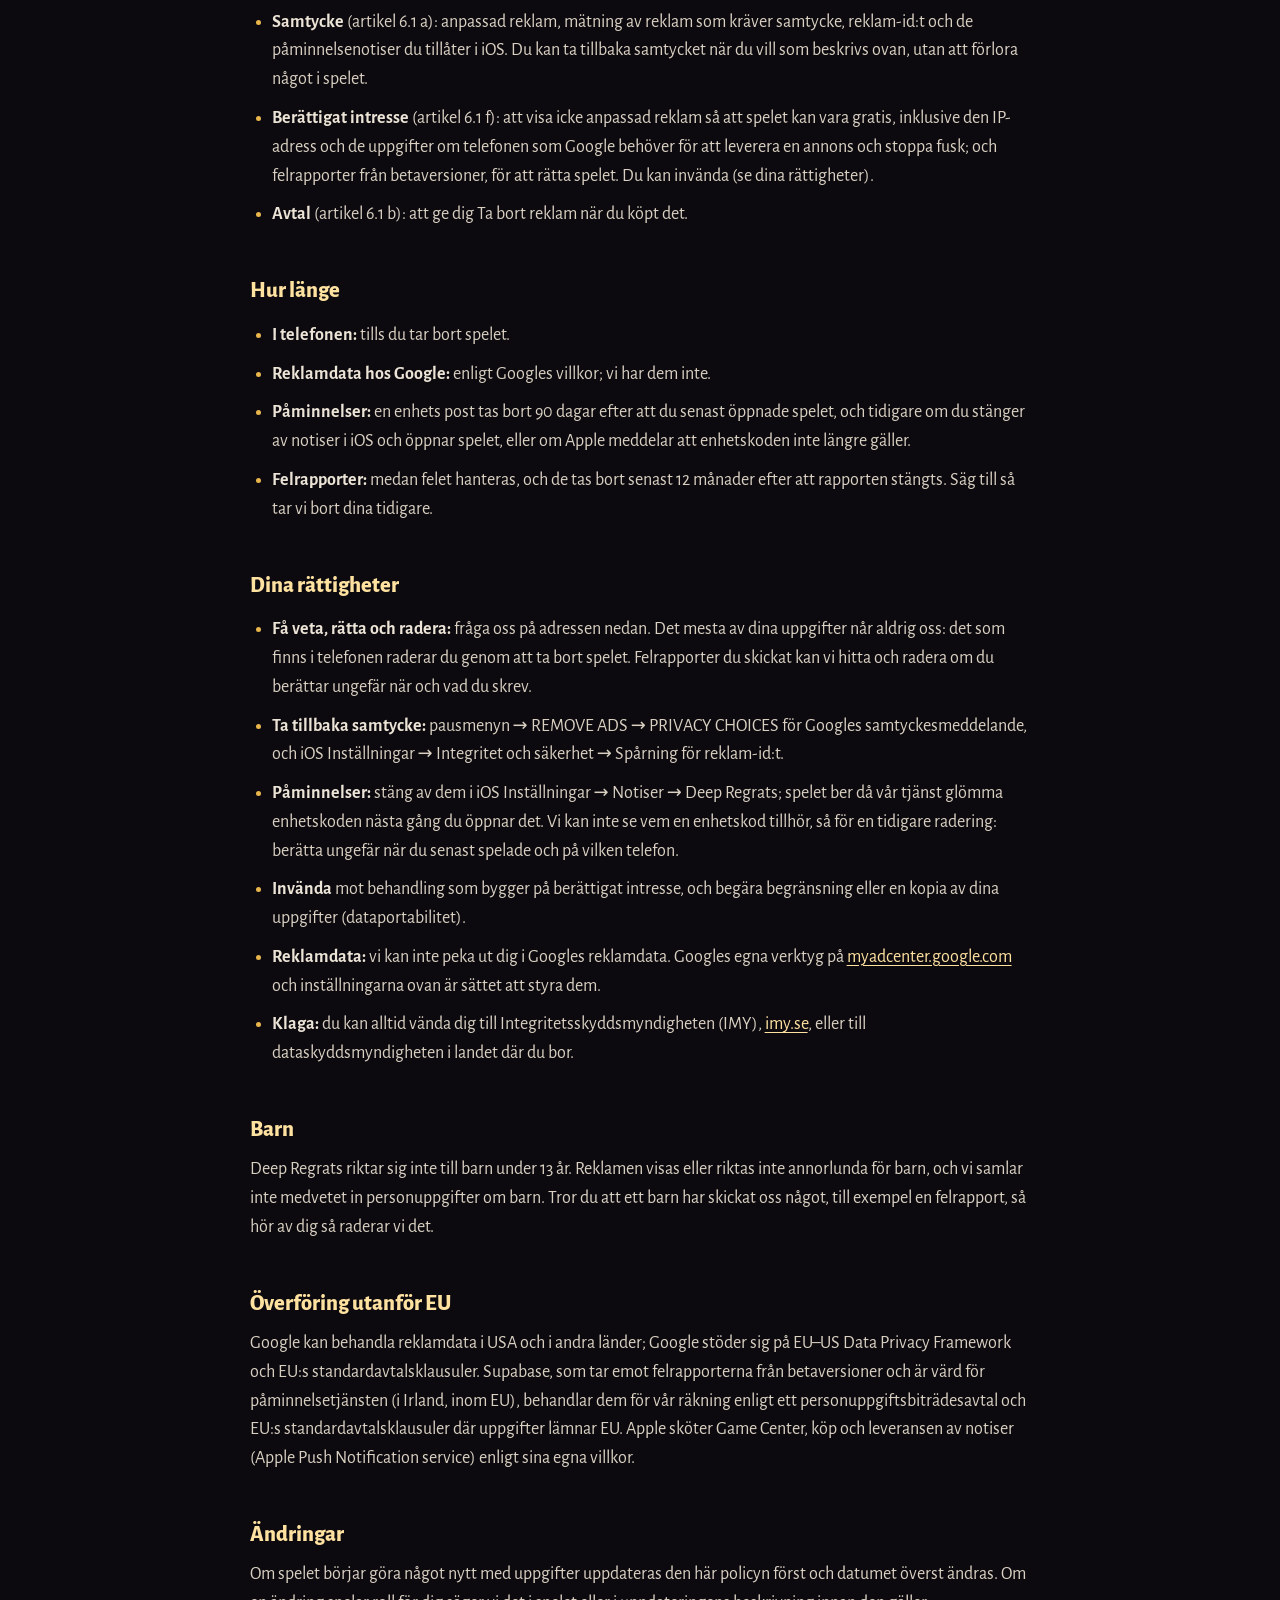
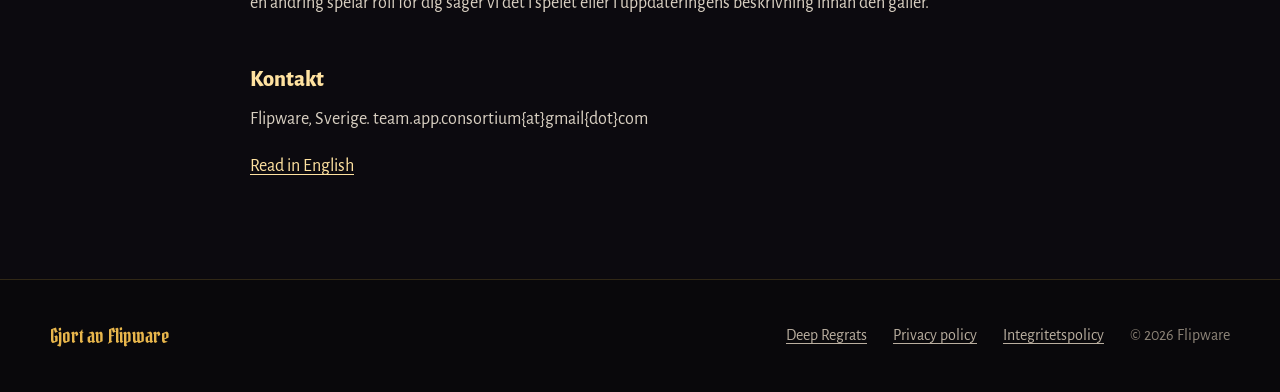
==== commit d77a0beb: "privacy: the ad rule is an interstitial after every second floor from floor 5, at most one a minute " ====
--- a/integritetspolicy.html
+++ b/integritetspolicy.html
@@ -70,7 +70,7 @@
 <p>Spelet är gratis och betalas av lite reklam, som visas av Google AdMob (Google Ireland Limited och Google LLC). Det finns två sorter:</p>
 <ul>
 <li><strong>En frivillig återupplivning:</strong> när din hjälte dör kan du välja att titta på en kort annons för att komma tillbaka. Bara om du trycker på den.</li>
-<li><strong>En helsidesannons efter en bossvåning:</strong> när portalen efter en bossvåning tar dig tillbaka till staden. Aldrig under de första fem minuterna av en spelstund och aldrig mer än en var femte minut. Ta bort reklam stänger av dem.</li>
+<li><strong>En helsidesannons efter varannan våning från våning 5:</strong> efter våning 5, 7, 9, 11 och så vidare, när portalen tar dig vidare. Aldrig under den första minuten av en spelstund och aldrig mer än en per minut. Ta bort reklam stänger av dem.</li>
 </ul>
 <h3>Vad Google samlar in</h3>
 <p>För att välja, visa och räkna en annons och för att stoppa fusk samlar Googles verktyg i spelet in:</p>
@@ -93,7 +93,7 @@
 
 <h2 id="kop">Ta bort reklam, köp och återbetalning</h2>
 <ul>
-<li><strong>Ta bort reklam</strong> (Remove Ads) är ett engångsköp (29 kr i Sverige; Apple sätter motsvarande pris i andra länder) som tar bort annonserna efter bossvåningar för gott. Det är spelets enda köp.</li>
+<li><strong>Ta bort reklam</strong> (Remove Ads) är ett engångsköp (29 kr i Sverige; Apple sätter motsvarande pris i andra länder) som tar bort annonserna mellan våningarna för gott. Det är spelets enda köp.</li>
 <li>Betalningen sköts helt av Apple via App Store. Vi ser aldrig ditt kort, ditt namn eller ditt Apple-ID. Spelet får bara veta från Apples StoreKit, i telefonen, om du äger Ta bort reklam.</li>
 <li><strong>Återställa:</strong> på en ny eller återställd telefon, pausmenyn → REMOVE ADS → RESTORE PURCHASES.</li>
 <li><strong>Återbetalning</strong> sköts av Apple, inte av oss: begär den på <a href="https://reportaproblem.apple.com" rel="noopener">reportaproblem.apple.com</a>. Apples villkor gäller.</li>
